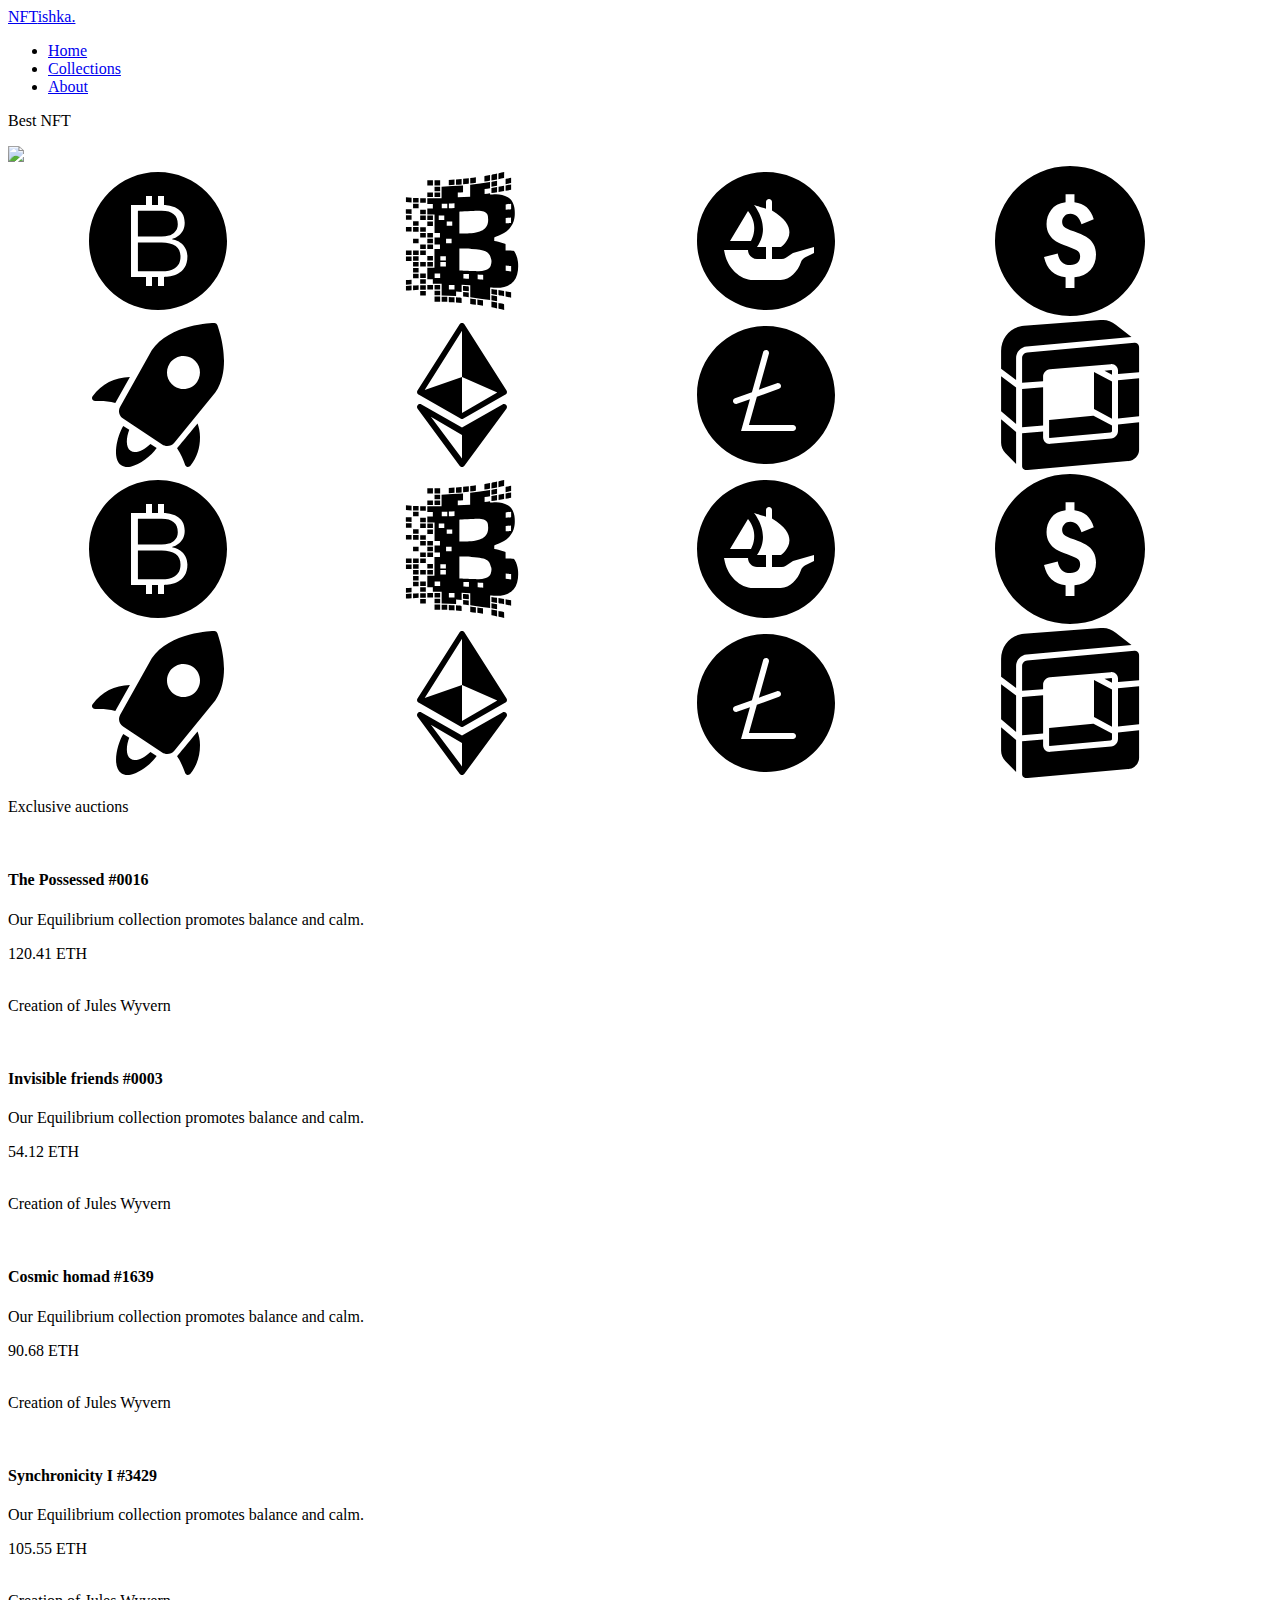
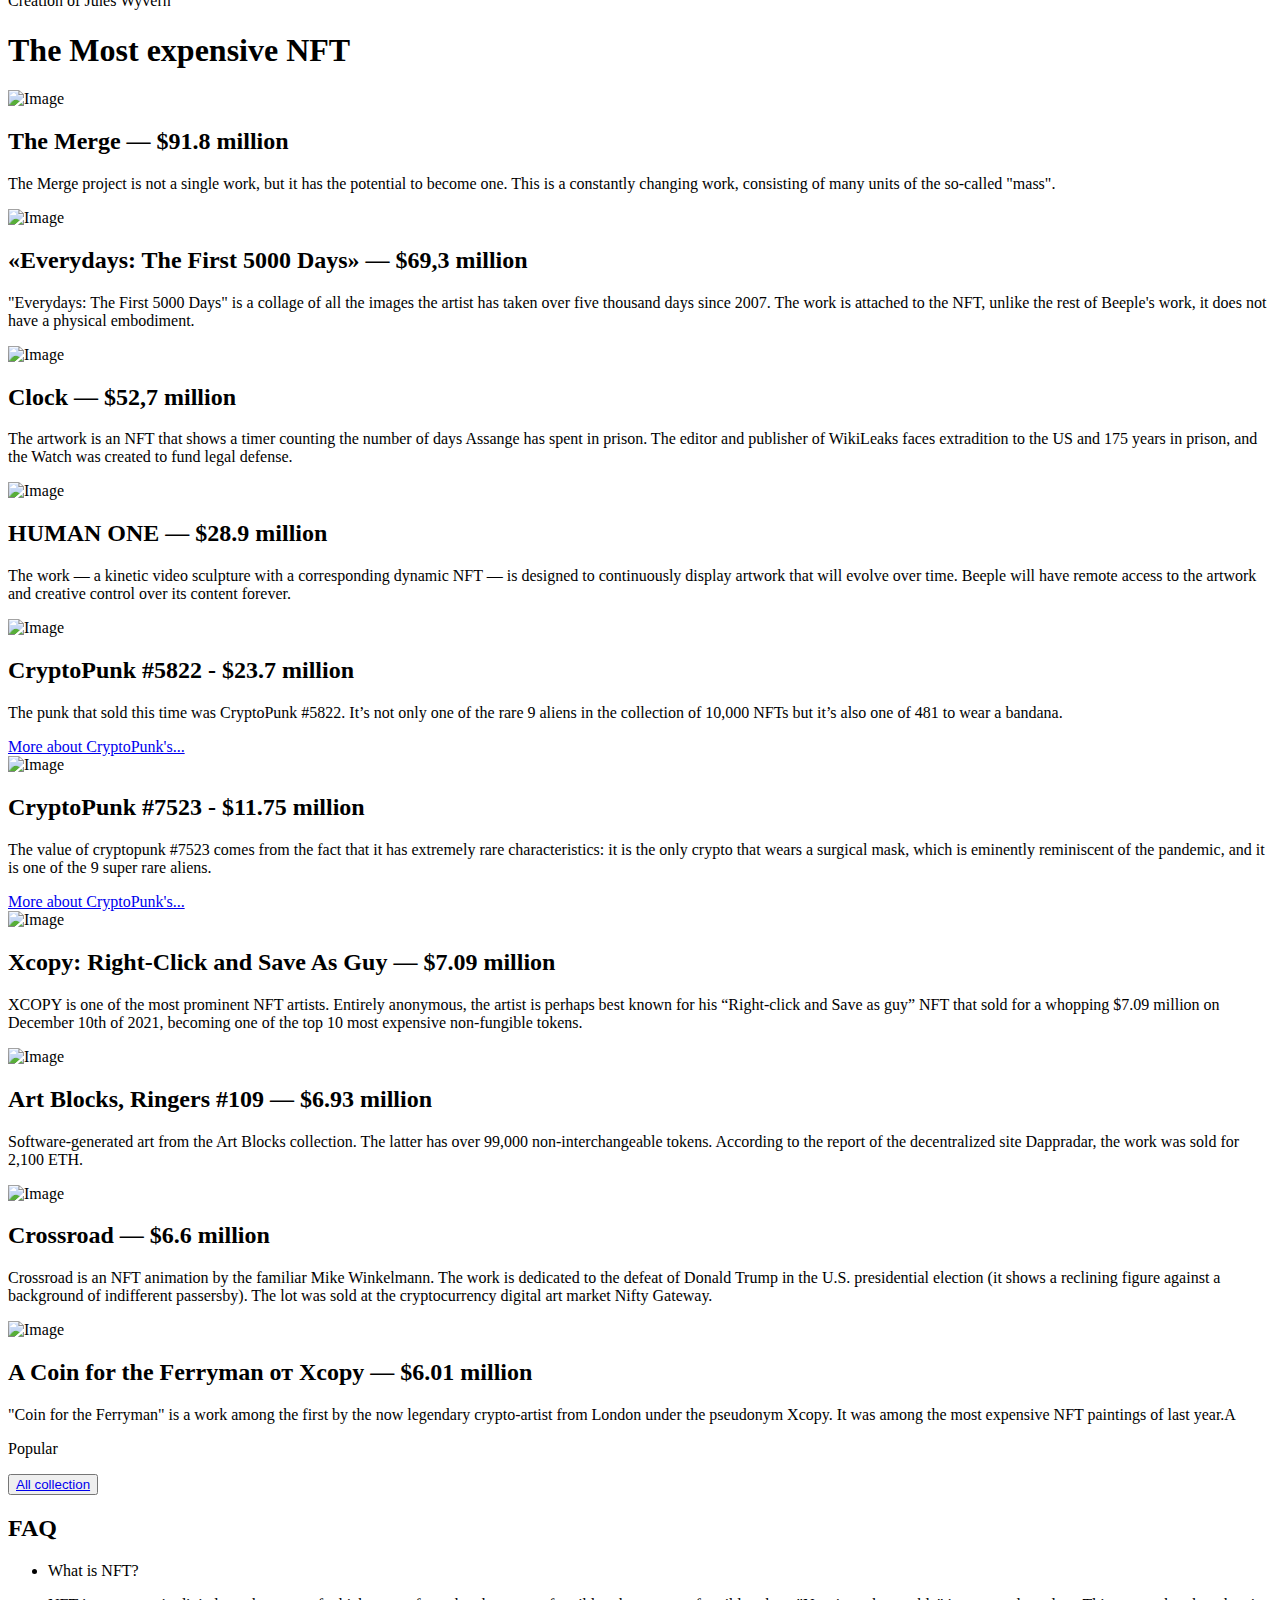
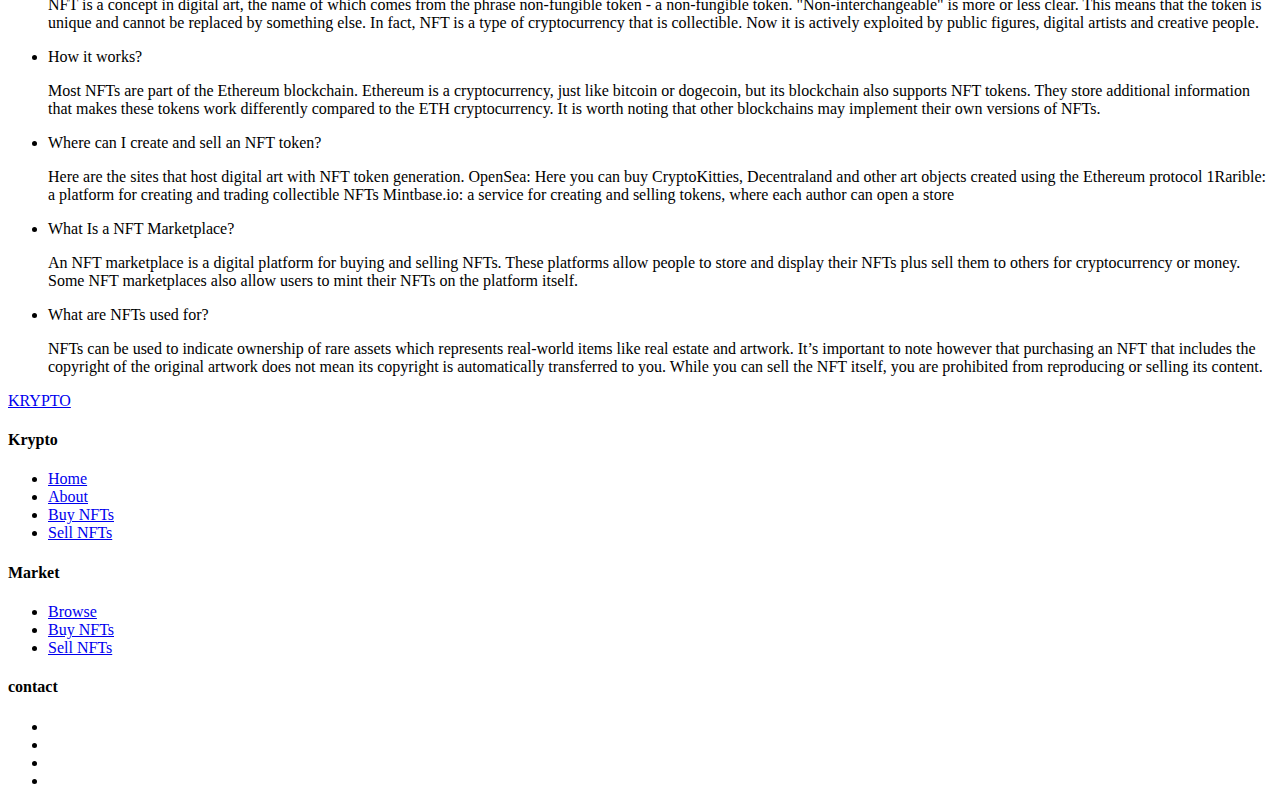
==== index.html @ 27d75f2d "Rename kurs/main.html to index.html" ====
<!DOCTYPE html>
<html lang="en">

<head>
    <meta charset="UTF-8">
    <meta http-equiv="X-UA-Compatible" content="IE=edge">
    <meta name="viewport" content="width=device-width, initial-scale=1.0">
    <link rel="stylesheet" href="css/main.css">
    <script src="https://code.jquery.com/jquery-3.5.1.min.js"></script>
    <script src="https://cdnjs.cloudflare.com/ajax/libs/typed.js/2.0.11/typed.min.js"></script>
    <link href='https://fonts.googleapis.com/css?family=Open+Sans:400,600' rel='stylesheet' type='text/css'>
    <script src="https://kit.fontawesome.com/b8f70dafc1.js" crossorigin="anonymous"></script>
    <script src="https://ajax.googleapis.com/ajax/libs/jquery/3.5.1/jquery.min.js"></script>
    <link href="https://fonts.googleapis.com/css2?family=Outfit:wght@100;200;300;400;500;600;700;800;900&display=swap"
        rel="stylesheet">
    <link
        href="https://fonts.googleapis.com/css2?family=Roboto:ital,wght@0,100;0,300;0,400;0,500;0,700;0,900;1,100;1,300;1,400;1,500;1,700;1,900&display=swap"
        rel="stylesheet">
    <link rel="shortcut icon" href="./img/main/head.png" type="image/png">
    <title>Nftishka</title>
</head>

<body>
    <div class="landingpage">

        <div class="scroll-up-btn">
            <i class="fas fa-angle-up"></i>
        </div>

        <nav class="navbar">
            <div class="max-width">
                <div class="logo"><a href="#">NFT<span>ishka.</span></a></div>
                <ul class="menu">
                    <li><a href="./main.html" class="menu-btn">Home</a></li>
                    <li><a href="./coll.html" class="menu-btn">Collections</a></li>
                    <li><a href="./htc.html" class="menu-btn">About</a></li>
                </ul>
                <div class="menu-btn">
                    <i class="fas fa-bars"></i>
                </div>
            </div>
        </nav>


        <!-- First Section -->
        <div class="box">
            <div class="infobox">
                <p class="infobox-boldtext">
                    Best NFT
                    <span class="typing"></span>
                </p>
            </div>
            <div class="display">
                <img class="display-nft" src="img/about/as.png">
            </div>
        </div>


        <article class="wrapper">
            <div class="marquee">
                <div class="marquee__group">
                    <svg>
                        <use xlink:href="#bitcoin" />
                    </svg>
                    <svg>
                        <use xlink:href="#blockchain" />
                    </svg>
                    <svg>
                        <use xlink:href="#opensea" />
                    </svg>
                    <svg>
                        <use xlink:href="#dollar" />
                    </svg>
                    <svg>
                        <use xlink:href="#rock" />
                    </svg>
                    <svg>
                        <use xlink:href="#eth" />
                    </svg>
                    <svg>
                        <use xlink:href="#litecoin" />
                    </svg>
                    <svg>
                        <use xlink:href="#openstack" />
                    </svg>
                </div>

                <div aria-hidden="true" class="marquee__group">
                    <svg>
                        <use xlink:href="#bitcoin" />
                    </svg>
                    <svg>
                        <use xlink:href="#blockchain" />
                    </svg>
                    <svg>
                        <use xlink:href="#opensea" />
                    </svg>
                    <svg>
                        <use xlink:href="#dollar" />
                    </svg>
                    <svg>
                        <use xlink:href="#rock" />
                    </svg>
                    <svg>
                        <use xlink:href="#eth" />
                    </svg>
                    <svg>
                        <use xlink:href="#litecoin" />
                    </svg>
                    <svg>
                        <use xlink:href="#openstack" />
                    </svg>
                </div>
            </div>
        </article>


        <?xml version="1.0" encoding="utf-8"?>
        <svg style="display: none" xmlns="http://www.w3.org/2000/svg">
            <symbol id="bitcoin" viewBox="0 0 50 50">
                    <path
                        d="M 25 2 C 12.317 2 2 12.318 2 25 C 2 37.682 12.317 48 25 48 C 37.683 48 48 37.682 48 25 C 48 12.318 37.683 2 25 2 z M 21 10 L 23 10 L 23 13 L 25 13 L 25 10 L 27 10 L 27 13.015625 C 29.064 13.107625 33.900391 13.797391 33.900391 18.900391 C 33.900391 23.000391 30.399219 24.100781 29.699219 24.300781 L 29.699219 24.400391 C 31.199219 24.600391 34.800781 25.999219 34.800781 30.199219 C 34.800781 36.277219 29.301 36.927187 27 36.992188 L 27 40 L 25 40 L 25 37 L 23 37 L 23 40 L 21 40 L 21 37 L 16 37 L 16 13 L 21 13 L 21 10 z M 18.300781 14.900391 L 18.300781 23.5 L 26.199219 23.5 C 27.099219 23.5 27.899609 23.399219 28.599609 23.199219 C 29.299609 22.999219 29.800781 22.700781 30.300781 22.300781 C 30.700781 21.900781 31.100781 21.5 31.300781 21 C 31.500781 20.5 31.599609 20.000391 31.599609 19.400391 C 31.599609 16.400391 29.799219 14.900391 26.199219 14.900391 L 18.300781 14.900391 z M 18.300781 25.5 L 18.300781 35.099609 L 26.199219 35.099609 C 27.099219 35.099609 27.899609 35.000391 28.599609 34.900391 C 29.399609 34.800391 29.999609 34.499609 30.599609 34.099609 C 31.199609 33.699609 31.6 33.199609 32 32.599609 C 32.3 31.999609 32.5 31.199219 32.5 30.199219 C 32.5 28.699219 32.000391 27.499219 30.900391 26.699219 C 29.800391 25.899219 28.199219 25.5 26.199219 25.5 L 18.300781 25.5 z">
                    </path>
            </symbol>

            <symbol id="blockchain" viewBox="0 0 50 50">
                <path
                    d="M 39.0625 2 C 38.464844 2.136719 37.871094 2.269531 37.3125 2.40625 C 37.25 2.421875 37.15625 2.503906 37.15625 2.5625 C 37.144531 3.148438 37.15625 3.742188 37.15625 4.375 C 37.78125 4.242188 38.367188 4.125 38.9375 4 C 38.984375 3.988281 39.03125 3.917969 39.03125 3.875 C 39.039063 3.253906 39.0625 2.632813 39.0625 2 Z M 36.6875 2.53125 C 36.265625 2.617188 35.875 2.695313 35.46875 2.78125 C 34.824219 2.917969 34.8125 2.929688 34.8125 3.59375 L 34.8125 4.8125 C 35.46875 4.691406 36.074219 4.582031 36.6875 4.46875 Z M 34.34375 3 C 33.722656 3.109375 33.148438 3.203125 32.5625 3.3125 C 32.523438 3.320313 32.46875 3.421875 32.46875 3.46875 C 32.460938 4.035156 32.46875 4.585938 32.46875 5.1875 C 33.070313 5.089844 33.636719 5.003906 34.1875 4.90625 C 34.253906 4.894531 34.34375 4.835938 34.34375 4.78125 C 34.355469 4.203125 34.34375 3.609375 34.34375 3 Z M 29.625 3.78125 C 28.988281 3.867188 28.363281 3.949219 27.75 4.03125 L 27.75 5.84375 C 28.386719 5.769531 29.007813 5.667969 29.625 5.59375 Z M 41.375 3.90625 C 40.792969 4.039063 40.226563 4.148438 39.65625 4.28125 C 39.609375 4.292969 39.53125 4.367188 39.53125 4.40625 C 39.523438 4.957031 39.53125 5.496094 39.53125 6.0625 C 40.167969 5.929688 40.765625 5.816406 41.375 5.6875 C 41.375 5.097656 41.375 4.527344 41.375 3.90625 Z M 27.28125 4.09375 C 26.617188 4.164063 25.996094 4.214844 25.375 4.28125 L 25.375 6.0625 C 25.980469 6.003906 26.566406 5.96875 27.15625 5.90625 C 27.199219 5.902344 27.28125 5.820313 27.28125 5.78125 C 27.289063 5.226563 27.28125 4.671875 27.28125 4.09375 Z M 24.875 4.34375 C 24.226563 4.398438 23.617188 4.445313 23 4.5 L 23 6.25 C 23.632813 6.203125 24.246094 6.171875 24.875 6.125 Z M 22.5 4.53125 C 21.867188 4.566406 21.230469 4.589844 20.59375 4.625 L 20.59375 6.40625 C 21.238281 6.371094 21.882813 6.316406 22.5 6.28125 Z M 13.4375 4.75 L 13.4375 6.46875 L 15.3125 6.46875 L 15.3125 4.75 Z M 15.84375 4.78125 L 15.84375 6.46875 L 17.71875 6.46875 L 17.71875 4.78125 Z M 36.6875 4.90625 C 36.105469 5.011719 35.535156 5.109375 34.96875 5.21875 C 34.910156 5.230469 34.8125 5.296875 34.8125 5.34375 C 34.800781 5.855469 34.8125 6.363281 34.8125 6.90625 C 35.464844 6.796875 36.070313 6.699219 36.6875 6.59375 Z M 34.34375 5.34375 C 32.136719 5.652344 29.933594 5.972656 27.71875 6.28125 L 27.71875 10.25 C 26.332031 10.3125 24.980469 10.375 23.59375 10.4375 L 23.59375 8.84375 C 24.1875 8.808594 24.769531 8.78125 25.34375 8.75 L 25.34375 6.5 C 22.957031 6.632813 20.574219 6.773438 18.1875 6.90625 L 18.1875 10.71875 L 13.4375 10.71875 L 13.4375 12.6875 L 15.28125 12.6875 L 15.28125 14.1875 L 13.4375 14.1875 L 13.4375 16.125 L 15.84375 16.125 L 15.84375 22.34375 L 17.65625 22.34375 L 17.65625 23.84375 L 15.84375 23.84375 L 15.84375 26.1875 L 17.65625 26.1875 L 17.65625 27.6875 L 15.8125 27.6875 L 15.8125 33.875 L 13.4375 33.875 L 13.4375 37.78125 L 15.28125 37.78125 L 15.28125 39.28125 L 18.21875 39.28125 L 18.21875 43.125 C 19.832031 43.195313 21.414063 43.273438 23.03125 43.34375 L 23.03125 41.84375 C 23.664063 41.898438 24.253906 41.945313 24.875 42 L 24.875 39.5625 C 25.84375 39.636719 26.789063 39.707031 27.75 39.78125 L 27.75 43.71875 C 29.96875 44.027344 32.160156 44.347656 34.375 44.65625 L 34.375 40.5 C 34.769531 40.527344 35.117188 40.539063 35.46875 40.5625 C 36.683594 40.648438 37.871094 40.632813 39.0625 40.3125 C 41.257813 39.726563 42.773438 38.421875 43.375 36.1875 C 43.746094 34.808594 43.796875 33.414063 43.65625 32 C 43.539063 30.835938 43.214844 29.742188 42.625 28.71875 C 42.441406 28.398438 42.242188 28.210938 41.84375 28.25 C 41.515625 28.28125 41.179688 28.203125 40.84375 28.1875 C 40.414063 28.167969 39.976563 28.144531 39.53125 28.125 C 39.53125 27.480469 39.515625 26.894531 39.53125 26.28125 C 39.535156 26.089844 39.480469 25.988281 39.3125 25.9375 C 38.570313 25.71875 37.84375 25.480469 37.09375 25.28125 C 36.660156 25.167969 36.203125 25.113281 35.75 25.03125 L 35.75 24.40625 C 35.75 23.695313 35.757813 23.707031 36.4375 23.46875 C 37.621094 23.058594 38.777344 22.625 39.78125 21.84375 C 40.902344 20.96875 41.710938 19.867188 42.1875 18.53125 C 42.617188 17.324219 42.652344 16.042969 42.5625 14.78125 C 42.492188 13.8125 42.269531 12.898438 41.8125 12.03125 C 41.453125 11.351563 40.9375 10.804688 40.28125 10.40625 C 38.890625 9.5625 37.375 9.316406 35.78125 9.40625 C 35.316406 9.433594 34.847656 9.472656 34.375 9.5 C 34.367188 9.34375 34.351563 9.199219 34.34375 9.0625 C 33.722656 9.140625 33.136719 9.238281 32.53125 9.3125 L 32.53125 7.6875 C 33.144531 7.597656 33.738281 7.527344 34.34375 7.4375 Z M 41.375 6.125 C 40.753906 6.253906 40.136719 6.375 39.53125 6.5 L 39.53125 8.28125 C 40.15625 8.164063 40.777344 8.050781 41.375 7.9375 Z M 39.03125 6.59375 C 38.386719 6.710938 37.785156 6.828125 37.1875 6.9375 L 37.1875 8.65625 C 37.824219 8.550781 38.417969 8.445313 39.03125 8.34375 Z M 15.84375 6.90625 L 15.84375 8.40625 L 17.71875 8.40625 L 17.71875 6.90625 Z M 36.6875 7.03125 C 36.054688 7.132813 35.429688 7.242188 34.8125 7.34375 L 34.8125 9.03125 C 35.457031 8.9375 36.078125 8.839844 36.6875 8.75 Z M 13.4375 8.8125 L 13.4375 10.34375 L 15.3125 10.34375 L 15.3125 8.8125 Z M 15.84375 8.8125 L 15.84375 10.34375 L 17.71875 10.34375 L 17.71875 8.8125 Z M 6.3125 10.4375 L 6.3125 12 C 6.945313 12.035156 7.5625 12.089844 8.1875 12.125 L 8.1875 10.5625 C 7.554688 10.527344 6.941406 10.472656 6.3125 10.4375 Z M 8.6875 10.625 L 8.6875 12.15625 L 10.53125 12.15625 L 10.53125 10.625 Z M 11.0625 10.71875 L 11.0625 12.25 L 12.9375 12.25 L 12.9375 10.71875 Z M 22.5 12.4375 L 22.5 13.96875 C 21.878906 13.996094 21.253906 14.035156 20.625 14.0625 L 20.625 12.53125 C 21.253906 12.5 21.875 12.46875 22.5 12.4375 Z M 8.6875 12.5625 L 8.6875 14.09375 L 10.53125 14.09375 L 10.53125 12.5625 Z M 41.375 12.5625 L 41.375 14.375 C 40.78125 14.449219 40.179688 14.519531 39.5625 14.59375 L 39.5625 12.8125 C 40.148438 12.726563 40.746094 12.65625 41.375 12.5625 Z M 18.25 12.59375 L 20.09375 12.59375 L 20.09375 14.09375 L 18.25 14.09375 Z M 6.28125 14.4375 C 6.28125 14.890625 6.269531 15.367188 6.28125 15.84375 C 6.28125 15.886719 6.386719 15.9375 6.4375 15.9375 C 7.011719 15.945313 7.597656 15.96875 8.1875 15.96875 L 8.1875 14.4375 Z M 11.0625 14.59375 L 11.0625 16.09375 L 12.9375 16.09375 L 12.9375 14.59375 Z M 29.875 14.9375 C 33.78125 14.839844 33.691406 16.527344 33.71875 17.75 C 33.769531 19.992188 32.820313 22.011719 28.125 22.375 C 27.964844 22.386719 24.179688 22.53125 24.125 22.53125 C 24.125 20.085938 24.125 17.664063 24.125 15.21875 C 24.28125 15.207031 29.273438 14.953125 29.875 14.9375 Z M 6.3125 16.375 L 6.3125 17.9375 L 8.1875 17.9375 L 8.1875 16.375 Z M 11.0625 16.5 L 11.0625 18.03125 L 12.9375 18.03125 L 12.9375 16.5 Z M 13.4375 16.53125 L 13.4375 18.03125 L 15.3125 18.03125 L 15.3125 16.53125 Z M 17.25 16.53125 L 19.09375 16.53125 L 19.09375 18.03125 L 17.25 18.03125 Z M 41.34375 17.15625 L 41.34375 18.96875 C 40.75 19.007813 40.179688 19.054688 39.5625 19.09375 L 39.5625 17.34375 C 40.164063 17.289063 40.730469 17.214844 41.34375 17.15625 Z M 8.6875 18.40625 L 8.6875 19.9375 L 10.53125 19.9375 L 10.53125 18.40625 Z M 13.4375 18.46875 L 13.4375 19.96875 L 15.3125 19.96875 L 15.3125 18.46875 Z M 19.90625 18.46875 L 21.75 18.46875 L 21.75 19.9375 L 19.90625 19.9375 Z M 6.3125 20.3125 L 6.3125 21.84375 L 8.1875 21.84375 L 8.1875 20.3125 Z M 8.6875 20.34375 L 8.6875 21.875 L 10.53125 21.875 L 10.53125 20.34375 Z M 11.0625 20.375 L 11.0625 21.875 L 12.9375 21.875 L 12.9375 20.375 Z M 11.0625 22.3125 L 11.0625 23.8125 L 12.9375 23.8125 L 12.9375 22.3125 Z M 13.4375 22.3125 L 13.4375 23.8125 L 15.3125 23.8125 L 15.3125 22.3125 Z M 8.6875 24.25 L 8.6875 25.78125 L 10.53125 25.78125 L 10.53125 24.25 Z M 13.4375 24.25 L 13.4375 25.75 L 15.3125 25.75 L 15.3125 24.25 Z M 19.6875 24.25 L 21.53125 24.25 L 21.53125 25.75 L 19.6875 25.75 Z M 11.0625 26.1875 L 11.0625 27.6875 L 12.9375 27.6875 L 12.9375 26.1875 Z M 13.4375 26.1875 L 13.4375 27.6875 L 15.34375 27.6875 L 15.34375 26.1875 Z M 24.125 27.53125 C 24.242188 27.53125 27.570313 27.59375 28.125 27.625 C 34 27.9375 34.152344 29.078125 34.75 31.1875 C 34.921875 31.792969 34.789063 32.417969 34.625 33.03125 C 34.511719 33.457031 34.207031 35.066406 30.4375 35.0625 C 29.515625 35.0625 24.261719 34.84375 24.125 34.84375 Z M 8.6875 28.125 L 8.6875 29.65625 L 10.5625 29.65625 L 10.5625 28.125 Z M 11.0625 28.125 L 11.0625 29.625 L 12.9375 29.625 L 12.9375 28.125 Z M 6.3125 28.15625 L 6.3125 29.6875 L 8.1875 29.6875 L 8.1875 28.15625 Z M 13.4375 30.03125 L 13.4375 31.53125 L 15.3125 31.53125 L 15.3125 30.03125 Z M 17.78125 30.0625 L 19.625 30.0625 L 19.625 31.53125 L 17.78125 31.53125 Z M 8.6875 30.09375 L 8.6875 31.59375 L 10.53125 31.59375 L 10.53125 30.09375 Z M 6.3125 30.125 L 6.3125 31.65625 L 8.1875 31.65625 L 8.1875 30.125 Z M 11.0625 31.96875 L 11.0625 33.5 L 12.9375 33.5 L 12.9375 31.96875 Z M 13.4375 31.96875 L 13.4375 33.46875 L 15.3125 33.46875 L 15.3125 31.96875 Z M 17.78125 31.96875 L 19.625 31.96875 L 19.625 33.46875 L 17.78125 33.46875 Z M 8.6875 32 L 8.6875 33.53125 L 10.53125 33.53125 L 10.53125 32 Z M 39.5625 33.15625 C 40.15625 33.214844 40.757813 33.253906 41.375 33.3125 L 41.375 35.125 C 40.769531 35.054688 40.171875 35.007813 39.5625 34.9375 Z M 8.6875 33.96875 L 8.6875 35.46875 L 10.53125 35.46875 L 10.53125 33.96875 Z M 11.0625 35.84375 L 11.0625 37.34375 L 12.9375 37.34375 L 12.9375 35.84375 Z M 15.875 35.84375 L 17.71875 35.84375 L 17.71875 37.34375 L 15.875 37.34375 Z M 8.6875 35.90625 L 8.6875 37.4375 L 10.53125 37.4375 L 10.53125 35.90625 Z M 25.46875 36 L 27.3125 36 L 27.3125 37.5625 C 27.003906 37.546875 25.78125 37.484375 25.46875 37.46875 Z M 30.21875 36.1875 C 30.6875 36.21875 31.136719 36.25 31.59375 36.28125 C 31.746094 36.292969 31.910156 36.300781 32.0625 36.3125 L 32.0625 37.90625 C 31.605469 37.871094 30.375 37.761719 30.21875 37.75 Z M 11.0625 37.78125 L 11.0625 39.28125 L 12.9375 39.28125 L 12.9375 37.78125 Z M 8.1875 37.875 C 7.542969 37.910156 6.929688 37.964844 6.3125 38 L 6.3125 39.5625 C 6.949219 39.523438 7.558594 39.476563 8.1875 39.4375 Z M 13.4375 39.65625 L 13.4375 41.1875 L 15.34375 41.1875 L 15.34375 39.65625 Z M 15.84375 39.65625 L 15.84375 41.1875 L 17.71875 41.1875 L 17.71875 39.65625 Z M 20.625 39.6875 L 22.5 39.6875 L 22.5 41.15625 L 20.625 41.15625 Z M 10.53125 39.71875 C 9.898438 39.746094 9.304688 39.785156 8.6875 39.8125 L 8.6875 41.375 C 9.320313 41.347656 9.914063 41.308594 10.53125 41.28125 Z M 11.0625 39.71875 L 11.0625 41.21875 L 12.9375 41.21875 L 12.9375 39.71875 Z M 8.1875 39.84375 C 7.554688 39.882813 6.941406 39.929688 6.3125 39.96875 L 6.3125 41.53125 C 6.953125 41.488281 7.5625 41.449219 8.1875 41.40625 Z M 25.34375 40 L 25.34375 41.5625 C 25.992188 41.617188 26.636719 41.667969 27.25 41.71875 C 27.265625 41.667969 27.28125 41.640625 27.28125 41.625 C 27.285156 41.316406 27.28125 41.027344 27.28125 40.71875 C 27.28125 40.15625 27.265625 40.144531 26.71875 40.09375 C 26.664063 40.089844 26.617188 40.066406 26.5625 40.0625 C 26.164063 40.035156 25.753906 40.027344 25.34375 40 Z M 34.8125 40.96875 L 34.8125 42.65625 C 35.433594 42.757813 36.054688 42.867188 36.6875 42.96875 L 36.6875 41.25 C 36.058594 41.15625 35.4375 41.0625 34.8125 40.96875 Z M 37.15625 41.34375 C 37.15625 41.511719 37.15625 41.664063 37.15625 41.8125 C 37.15625 41.960938 37.152344 42.105469 37.15625 42.25 C 37.160156 42.445313 37.125 42.667969 37.15625 42.84375 C 37.167969 42.902344 37.1875 42.957031 37.21875 43 C 37.335938 43.152344 37.691406 43.140625 37.9375 43.1875 C 38.304688 43.257813 38.660156 43.308594 39.03125 43.375 L 39.03125 41.65625 C 38.410156 41.554688 37.804688 41.449219 37.15625 41.34375 Z M 15.84375 41.59375 L 15.84375 43.09375 L 17.71875 43.09375 L 17.71875 41.59375 Z M 11.0625 41.625 L 11.0625 43.15625 L 12.9375 43.15625 L 12.9375 41.625 Z M 39.53125 41.75 L 39.53125 43.5 C 40.144531 43.625 40.757813 43.75 41.375 43.875 L 41.375 42.0625 C 40.757813 41.949219 40.148438 41.863281 39.53125 41.75 Z M 25.375 41.96875 L 25.375 43.53125 C 26.007813 43.589844 26.605469 43.65625 27.25 43.71875 L 27.25 42.125 C 26.609375 42.070313 26.003906 42.023438 25.375 41.96875 Z M 34.8125 43.09375 L 34.8125 44.75 C 35.433594 44.863281 36.054688 44.980469 36.6875 45.09375 L 36.6875 43.40625 C 36.0625 43.300781 35.441406 43.199219 34.8125 43.09375 Z M 15.84375 43.5 L 15.84375 45.21875 L 17.71875 45.21875 L 17.71875 43.5 Z M 18.21875 43.5625 L 18.21875 45.28125 L 20.09375 45.28125 L 20.09375 43.5625 Z M 20.59375 43.625 C 20.59375 44.183594 20.578125 44.699219 20.59375 45.21875 C 20.59375 45.273438 20.710938 45.367188 20.78125 45.375 C 21.058594 45.40625 21.34375 45.390625 21.625 45.40625 C 21.917969 45.421875 22.203125 45.453125 22.5 45.46875 L 22.5 43.71875 C 21.851563 43.6875 21.238281 43.65625 20.59375 43.625 Z M 23 43.75 L 23 45.5 C 23.628906 45.550781 24.226563 45.601563 24.875 45.65625 L 24.875 44.5 C 24.875 43.90625 24.875 43.898438 24.28125 43.84375 C 23.851563 43.804688 23.445313 43.785156 23 43.75 Z M 27.75 44.15625 L 27.75 45.96875 C 28.382813 46.050781 28.996094 46.136719 29.625 46.21875 L 29.625 44.40625 C 28.996094 44.332031 28.382813 44.230469 27.75 44.15625 Z M 30.125 44.46875 L 30.125 46.28125 C 30.757813 46.378906 31.371094 46.496094 32 46.59375 L 32 44.71875 C 31.367188 44.628906 30.75 44.558594 30.125 44.46875 Z M 34.8125 45.1875 C 34.8125 45.816406 34.804688 46.398438 34.8125 46.96875 C 34.8125 47.019531 34.890625 47.082031 34.9375 47.09375 C 35.519531 47.21875 36.085938 47.347656 36.6875 47.46875 L 36.6875 45.53125 C 36.066406 45.417969 35.460938 45.308594 34.8125 45.1875 Z M 37.15625 45.65625 C 37.15625 46.277344 37.148438 46.828125 37.15625 47.40625 C 37.15625 47.46875 37.230469 47.582031 37.28125 47.59375 C 37.859375 47.734375 38.453125 47.863281 39.0625 48 C 39.0625 47.367188 39.042969 46.769531 39.03125 46.15625 C 39.03125 46.101563 38.945313 46.015625 38.875 46 C 38.515625 45.914063 38.144531 45.824219 37.78125 45.75 C 37.582031 45.710938 37.378906 45.699219 37.15625 45.65625 Z">
                </path>
            </symbol>

            <symbol id="opensea" viewBox="0 0 50 50">
                <path
                    d="M25,2C12.317,2,2,12.317,2,25s10.317,23,23,23s23-10.317,23-23S37.683,2,25,2z M19,15c4,5,1,10,1,10h-7L19,15z M41,29	l-2.895,1.447c-0.708,0.354-1.246,0.974-1.496,1.725v0C35.648,35.055,32.95,38,29.911,38h-9.123c-4.551,0-8.491-4.161-9.478-8.603	L11,28h8c0,1.657,1.343,3,3,3h3v-4h-3c5-7-1-14-1-14s1.798,0.559,4,1.244V12c0-0.553,0.447-1,1-1s1,0.447,1,1v2.867	C38,21.4,30,27,30,27h-3v4h3.242c0.494,0,0.977-0.146,1.388-0.42L34,29l7-2V29z">
                </path>
            </symbol>

            <symbol id="dollar" viewBox="0 0 512 512">
                <path
                    d="M256,0C114.625,0,0,114.625,0,256s114.625,256,256,256c141.406,0,256-114.625,256-256S397.406,0,256,0z M325.812,354.844 c-12.594,14.125-30.78,22.438-54.562,24.938V416h-30.313v-36.031c-39.656-4.062-64.188-27.125-73.656-69.125l46.875-12.219 c4.344,26.406,18.719,39.594,43.125,39.594c11.406,0,19.844-2.812,25.219-8.469s8.062-12.469,8.062-20.469 c0-8.281-2.688-14.563-8.062-18.813c-5.375-4.28-17.344-9.688-35.875-16.25c-16.656-5.78-29.688-11.469-39.063-17.155 c-9.375-5.625-17-13.531-22.844-23.688c-5.844-10.188-8.781-22.063-8.781-35.563c0-17.719,5.25-33.688,15.688-47.875 c10.438-14.156,26.875-22.813,49.313-25.969V96h30.313v27.969c33.875,4.063,55.813,23.219,65.781,57.5l-41.75,17.125 c-8.156-23.5-20.72-35.25-37.781-35.25c-8.563,0-15.438,2.625-20.594,7.875c-5.188,5.25-7.781,11.625-7.781,19.094 c0,7.625,2.5,13.469,7.5,17.563c4.969,4.063,15.688,9.094,32.063,15.125c18,6.563,32.125,12.781,42.344,18.625 c10.25,5.844,18.406,13.938,24.531,24.219c6.094,10.313,9.155,22.345,9.155,36.126C344.719,323.125,338.406,340.75,325.812,354.844 z" />
            </symbol>

            <symbol id="rock" viewBox="0 0 50 50">
                <path
                    d="M 43.816406 1 C 43.210406 1.01 28.899922 1.327375 22.919922 10.109375 L 12.390625 28.878906 C 11.615625 30.249906 12.042422 31.996516 13.357422 32.853516 L 26.380859 41.496094 C 26.891859 41.833094 27.478547 41.994141 28.060547 41.994141 C 28.956547 41.994141 29.844547 41.610766 30.435547 40.884766 L 44.095703 24.183594 C 44.114703 24.161594 44.132438 24.139234 44.148438 24.115234 C 46.340438 20.901234 47.015 17.077 47 13.5 C 46.974 7.379 44.902672 1.9848125 44.763672 1.6328125 C 44.610672 1.2468125 44.214406 1.036 43.816406 1 z M 33.492188 12 C 34.551504 11.99775 35.622984 12.299922 36.568359 12.935547 C 39.089359 14.630547 39.759453 18.047359 38.064453 20.568359 C 36.369453 23.089359 32.952641 23.759453 30.431641 22.064453 C 27.910641 20.369453 27.240547 16.952641 28.935547 14.431641 C 29.994922 12.856016 31.72666 12.00375 33.492188 12 z M 15.640625 19.009766 C 10.450625 19.139766 6.3692187 21.230625 3.1992188 25.390625 C 2.9692188 25.700625 2.9396094 26.099453 3.0996094 26.439453 C 3.2696094 26.779453 3.62 27 4 27 L 5.75 27 C 7.15 27 8.9595313 27.139688 10.769531 27.679688 L 15.640625 19.009766 z M 38.179688 34.539062 C 34.819688 38.629062 31.579375 42.569297 31.359375 42.779297 C 32.719375 44.749297 33.480234 46.789922 33.990234 48.169922 L 34.060547 48.349609 C 34.190547 48.689609 34.489609 48.940234 34.849609 48.990234 C 34.899609 49.000234 34.95 49 35 49 C 35.31 49 35.610781 48.859375 35.800781 48.609375 C 38.040781 45.649375 39 42.78 39 39 C 39 37.35 38.649687 35.839063 38.179688 34.539062 z M 13.423828 35.292969 C 11.273828 38.832969 9.613625 46.246203 12.765625 48.408203 C 13.341625 48.802203 14.0265 49.001953 14.8125 49.001953 C 15.1515 49.001953 15.509766 48.963625 15.884766 48.890625 C 18.965766 48.285625 22.792594 45.242406 24.558594 42.691406 L 22.484375 41.3125 C 20.545375 43.1855 17.604281 44.781234 15.863281 43.615234 C 14.122281 42.441234 14.438922 39.121141 15.419922 36.619141 L 13.423828 35.292969 z">
                </path>
            </symbol>

            <symbol id="eth" viewBox="0 0 50 50">
                <path
                    d="M 25 1 C 24.67 1 24.392938 1.1690625 24.210938 1.4140625 C 24.195937 1.4340625 24.17025 1.4408906 24.15625 1.4628906 L 10.15625 23.462891 C 10.13925 23.488891 10.137047 23.521828 10.123047 23.548828 C 10.091047 23.611828 10.069781 23.674188 10.050781 23.742188 C 10.034781 23.801188 10.020625 23.858922 10.015625 23.919922 C 10.010625 23.987922 10.016391 24.053047 10.025391 24.123047 C 10.030391 24.162047 10.019297 24.202234 10.029297 24.240234 C 10.036297 24.267234 10.055453 24.288453 10.064453 24.314453 C 10.073453 24.340453 10.070031 24.368531 10.082031 24.394531 C 10.099031 24.433531 10.129391 24.458141 10.150391 24.494141 C 10.183391 24.551141 10.217719 24.605297 10.261719 24.654297 C 10.309719 24.708297 10.362922 24.752922 10.419922 24.794922 C 10.450922 24.817922 10.470906 24.850141 10.503906 24.869141 L 24.503906 32.869141 C 24.525906 32.882141 24.551219 32.887438 24.574219 32.898438 C 24.601219 32.911437 24.62725 32.920641 24.65625 32.931641 C 24.76725 32.971641 24.883 33 25 33 C 25.117 33 25.23275 32.972641 25.34375 32.931641 C 25.37275 32.920641 25.397781 32.909484 25.425781 32.896484 C 25.448781 32.885484 25.474094 32.880188 25.496094 32.867188 L 39.496094 24.867188 C 39.502094 24.863187 39.505719 24.856516 39.511719 24.853516 C 39.613719 24.792516 39.703297 24.714141 39.779297 24.619141 C 39.797297 24.596141 39.809172 24.569922 39.826172 24.544922 C 39.859172 24.495922 39.895922 24.450531 39.919922 24.394531 C 39.930922 24.368531 39.926547 24.341453 39.935547 24.314453 C 39.944547 24.288453 39.963703 24.267234 39.970703 24.240234 C 39.979703 24.202234 39.971562 24.162047 39.976562 24.123047 C 39.985563 24.053047 39.990375 23.986969 39.984375 23.917969 C 39.979375 23.856969 39.965219 23.799234 39.949219 23.740234 C 39.930219 23.672234 39.909953 23.609875 39.876953 23.546875 C 39.862953 23.519875 39.85975 23.488891 39.84375 23.462891 L 25.84375 1.4628906 C 25.83075 1.4418906 25.804063 1.4330625 25.789062 1.4140625 C 25.607062 1.1690625 25.33 1 25 1 z M 25 3.5625 L 25 19 L 36.761719 24.128906 L 25 31 L 25 19 L 12.5625 23.3125 L 25 3.5625 z M 10.839844 28.013672 C 10.619469 28.049422 10.411406 28.159937 10.253906 28.335938 C 9.9399062 28.688938 9.9153125 29.21375 10.195312 29.59375 L 24.195312 48.59375 C 24.208313 48.61075 24.229188 48.616813 24.242188 48.632812 C 24.309188 48.713813 24.389516 48.776031 24.478516 48.832031 C 24.512516 48.854031 24.539172 48.881437 24.576172 48.898438 C 24.706172 48.959437 24.847 49 25 49 C 25.153 49 25.293828 48.959437 25.423828 48.898438 C 25.459828 48.881437 25.487484 48.853031 25.521484 48.832031 C 25.610484 48.776031 25.690812 48.713813 25.757812 48.632812 C 25.770813 48.616813 25.792688 48.61075 25.804688 48.59375 L 39.804688 29.59375 C 40.084688 29.21375 40.061094 28.688937 39.746094 28.335938 C 39.432094 27.981938 38.912906 27.898813 38.503906 28.132812 L 25 35.849609 L 11.496094 28.132812 C 11.292094 28.016813 11.060219 27.977922 10.839844 28.013672 z M 14.611328 32.216797 L 25 38.3125 L 25 46.126953 L 14.611328 32.216797 z">
                </path>
            </symbol>

            <symbol id="litecoin" viewBox="0 0 50 50">
                <path
                    d="M25,2C12.317,2,2,12.317,2,25s10.317,23,23,23s23-10.317,23-23S37.683,2,25,2z M34,37H16.682l2.968-10.599l-4.313,1.541 C15.226,27.981,15.111,28,15,28c-0.411,0-0.796-0.255-0.941-0.664c-0.187-0.52,0.085-1.092,0.605-1.277l5.646-2.016l3.727-13.312 c0.15-0.532,0.708-0.841,1.232-0.693c0.532,0.148,0.843,0.701,0.693,1.232l-3.346,11.949l6.047-2.16 c0.518-0.188,1.092,0.085,1.277,0.605c0.187,0.52-0.085,1.092-0.605,1.277l-7.379,2.635L19.318,35H34c0.553,0,1,0.447,1,1 S34.553,37,34,37z">
                </path>
            </symbol>

            <symbol id="openstack" viewBox="0 0 50 50">
                <path
                    d="M 35.8125 0 C 35.59375 0.00390625 35.375 0.00390625 35.15625 0.03125 L 9.65625 1.9375 C 5.3125 2.28125 2.03125 5.902344 2.03125 10.34375 L 2.03125 16.25 L 7.03125 20.03125 L 7.03125 12.625 C 7.03125 10.703125 8.648438 8.980469 10.5625 8.84375 L 45.5 5.6875 L 40.25 1.5625 C 38.882813 0.507813 37.339844 -0.03125 35.8125 0 Z M 46.5 7.59375 L 10.71875 10.84375 C 9.824219 10.90625 9.03125 11.742188 9.03125 12.625 L 9.03125 20.9375 L 16.03125 20.375 L 16.03125 18.875 C 16.03125 17.636719 17.035156 16.566406 18.3125 16.40625 L 38.625 14.71875 C 38.667969 14.710938 38.746094 14.6875 38.84375 14.6875 C 40.027344 14.6875 41 15.6875 41 16.90625 L 41 18.03125 L 48.03125 17.375 L 48.03125 9.25 C 48.03125 9.042969 48.003906 8.851563 47.96875 8.65625 C 47.816406 7.984375 47.257813 7.542969 46.5 7.59375 Z M 38.84375 16.6875 L 36.5 16.90625 L 39 18.21875 L 39 16.90625 C 39 16.792969 38.898438 16.6875 38.84375 16.6875 Z M 33 17.3125 L 33 29.6875 L 39 32.875 L 39 20.5 Z M 2.03125 18.75 L 2.03125 30.4375 L 7.03125 34.6875 L 7.03125 22.53125 Z M 48.03125 19.40625 L 41 20.0625 L 41 32.84375 L 48.03125 32.09375 Z M 16.03125 22.375 L 9.03125 22.96875 L 9.03125 35.75 L 16.03125 35.15625 Z M 32.84375 31.875 C 32.804688 31.894531 32.746094 31.90625 32.6875 31.90625 L 18.03125 33.34375 L 18.03125 39.09375 C 18.03125 39.207031 18.101563 39.3125 18.15625 39.3125 L 18.1875 39.3125 L 38.5 37.5 C 38.78125 37.464844 39 37.175781 39 37 L 39 35.125 Z M 2.03125 33.0625 L 2.03125 40.9375 C 2.03125 42.21875 2.558594 43.46875 3.4375 44.34375 L 7.03125 48.03125 L 7.03125 37.3125 Z M 48.03125 34.09375 L 41 34.84375 L 41 37 C 41 38.238281 39.996094 39.34375 38.71875 39.5 L 18.40625 41.28125 C 18.359375 41.289063 18.253906 41.3125 18.15625 41.3125 C 16.972656 41.3125 16.03125 40.3125 16.03125 39.09375 L 16.03125 37.1875 L 9.03125 37.78125 L 9.03125 48.625 C 9.03125 49.035156 9.191406 49.425781 9.46875 49.6875 C 9.667969 49.875 9.910156 49.984375 10.1875 50.03125 C 10.234375 50.035156 10.296875 50.03125 10.34375 50.03125 C 10.421875 50.039063 10.476563 50.039063 10.5625 50.03125 L 44.34375 47.03125 L 44.34375 47.0625 L 44.5 47.03125 C 46.410156 46.894531 48.03125 45.171875 48.03125 43.25 Z">
                </path>
            </symbol>
        </svg>
        
        <div class="auction">
            <div class="title">
                <p class="titlebold">Exclusive auctions</p>
            </div>
            <div class="nft">
                <div class="card">
                    <div class="card-img">
                        <img src="./img/main/pic1.gif" alt="" srcset="">
                    </div>
                    <div class="card-body">
                        <h4>The Possessed #0016</h4>
                        <p>Our Equilibrium collection promotes balance and calm.</p>
                        <div class="card-body-footer">
                            <div>120.41 ETH</div>
                        </div>
                    </div>
                    <div class="card-footer">
                        <img src="https://rvs-nft-preview-card.netlify.app/images/image-avatar.png" alt="">
                        <p>Creation of <span> Jules Wyvern </span></p>
                    </div>
                </div>
                <div class="card">
                    <div class="card-img">
                        <img src="./img/main/pic8.gif" alt="" srcset="">
                    </div>
                    <div class="card-body">
                        <h4>Invisible friends #0003</h4>
                        <p>Our Equilibrium collection promotes balance and calm.</p>
                        <div class="card-body-footer">
                            <div>54.12 ETH</div>
                        </div>
                    </div>
                    <div class="card-footer">
                        <img src="https://rvs-nft-preview-card.netlify.app/images/image-avatar.png" alt="">
                        <p>Creation of <span> Jules Wyvern </span></p>
                    </div>
                </div>
                <div class="card">
                    <div class="card-img">
                        <img src="./img/main/pic4.gif" alt="" srcset="">
                    </div>
                    <div class="card-body">
                        <h4>Cosmic homad #1639</h4>
                        <p>Our Equilibrium collection promotes balance and calm.</p>
                        <div class="card-body-footer">
                            <div>90.68 ETH</div>
                        </div>
                    </div>
                    <div class="card-footer">
                        <img src="https://rvs-nft-preview-card.netlify.app/images/image-avatar.png" alt="">
                        <p>Creation of <span> Jules Wyvern </span></p>
                    </div>
                </div>
                <div class="card">
                    <div class="card-img">
                        <img src="./img/main/pic6.gif" alt="" srcset="">
                    </div>
                    <div class="card-body">
                        <h4>Synchronicity I #3429</h4>
                        <p>Our Equilibrium collection promotes balance and calm.</p>
                        <div class="card-body-footer">
                            <div>105.55 ETH</div>
                        </div>
                    </div>
                    <div class="card-footer">
                        <img src="https://rvs-nft-preview-card.netlify.app/images/image-avatar.png" alt="">
                        <p>Creation of <span> Jules Wyvern </span></p>
                    </div>
                </div>
            </div>
        </div>


        <div class="started">
            <h1 class="title">The Most expensive NFT </h1>
            <div class="slider" x-data="{start: true, end: false}">
                <div class="slider__content" x-ref="slider"
                    x-on:scroll.debounce="$refs.slider.scrollLeft == 0 ? start = true : start = false; Math.abs(($refs.slider.scrollWidth - $refs.slider.offsetWidth) - $refs.slider.scrollLeft) < 5 ? end = true : end = false;">
                    <div class="slider__item">
                        <img class="slider__image" src="img/main/t1.jpg" alt="Image">
                        <div class="slider__info">
                            <h2 class="titles">The Merge — $91.8 million</h2>
                            <p>The Merge project is not a single work, but it has the potential to become one. This
                                is a
                                constantly changing work, consisting of many units of the so-called "mass".</p>
                        </div>
                    </div>

                    <div class="slider__item">
                        <img class="slider__image" src="img/main/top1.jpg" alt="Image">
                        <div class="slider__info">
                            <h2 class='titles'>«Everydays: The First 5000 Days» — $69,3 million</h2>
                            <p>"Everydays: The First 5000 Days" is a collage of all the images the artist has taken
                                over
                                five thousand days since 2007. The work is attached to the NFT, unlike the rest of
                                Beeple's work, it does not have a physical embodiment.</p>
                        </div>
                    </div>
                    <div class="slider__item">
                        <img class="slider__image" src="img/main/clock.jpg" alt="Image">

                        <div class="slider__info">
                            <h2 class='titles'>Clock — $52,7 million</h2>
                            <p>The artwork is an NFT that shows a timer counting the number of days Assange has
                                spent in
                                prison. The editor and publisher of WikiLeaks faces extradition to the US and 175
                                years
                                in prison, and the Watch was created to fund legal defense.</p>
                        </div>
                    </div>
                    <div class="slider__item">
                        <img class="slider__image" src="img/main/human.png" alt="Image">

                        <div class="slider__info">
                            <h2 class='titles'>HUMAN ONE — $28.9 million</h2>
                            <p>The work — a kinetic video sculpture with a corresponding dynamic NFT — is designed
                                to
                                continuously display artwork that will evolve over time. Beeple will have remote
                                access
                                to the artwork and creative control over its content forever.</p>
                        </div>
                    </div>
                    <div class="slider__item">
                        <img class="slider__image" src="img/main/top5.jpg" alt="Image">

                        <div class="slider__info">
                            <h2 class='titles'>CryptoPunk #5822 - $23.7 million</h2>
                            <p>The punk that sold this time was CryptoPunk #5822. It’s not only one of the rare 9
                                aliens
                                in the collection of 10,000 NFTs but it’s also one of 481 to wear a bandana.

                            </p>

                            <a class='btn' href="./crypto.html">More about CryptoPunk's...</a>
                        </div>
                    </div>
                    <div class="slider__item">
                        <img class="slider__image" src="img/main/crypto.png" alt="Image">

                        <div class="slider__info">
                            <h2 class='titles'>CryptoPunk #7523 - $11.75 million</h2>
                            <p> The value of cryptopunk #7523 comes from the fact that it has extremely rare
                                characteristics: it is the only
                                crypto that wears a surgical mask, which is eminently reminiscent of the pandemic,
                                and
                                it is one of the 9 super rare aliens.
                            </p>
                            <a class='btn' href="./crypto.html">More about CryptoPunk's...</a>
                        </div>
                    </div>
                    <div class="slider__item">
                        <img class="slider__image" src="img/main/t7.jpg" alt="Image">
                        <div class="slider__info">
                            <h2 class='titles'>Xcopy: Right-Click and Save As Guy — $7.09 million</h2>
                            <p>XCOPY is one of the most prominent NFT artists. Entirely anonymous, the artist is
                                perhaps
                                best known for his “Right-click and Save as guy” NFT that sold for a whopping $7.09
                                million on December 10th of 2021, becoming one of the top 10 most expensive
                                non-fungible
                                tokens.</p>
                        </div>
                    </div>
                    <div class="slider__item">
                        <img class="slider__image" src="img/main/t8.png" alt="Image">

                        <div class="slider__info">
                            <h2 class='titles'>Art Blocks, Ringers #109 — $6.93 million</h2>
                            <p>Software-generated art from the Art Blocks collection. The latter has over 99,000
                                non-interchangeable tokens. According to the report of the decentralized site
                                Dappradar,
                                the work was sold for 2,100 ETH.</p>
                        </div>
                    </div>
                    <div class="slider__item">
                        <img class="slider__image" src="img/main/crossroad.png" alt="Image">

                        <div class="slider__info">
                            <h2 class='titles'>Crossroad — $6.6 million</h2>
                            <p>Crossroad is an NFT animation by the familiar Mike Winkelmann. The work is dedicated
                                to
                                the defeat of Donald Trump in the U.S. presidential election (it shows a reclining
                                figure against a background of indifferent passersby). The lot was sold at the
                                cryptocurrency digital art market Nifty Gateway.</p>
                        </div>
                    </div>
                    <div class="slider__item">
                        <img class="slider__image" src="./img/main/top23.gif" alt="Image">
                        <div class="slider__info">
                            <h2 class='titles'>A Coin for the Ferryman от Xcopy — $6.01 million</h2>
                            <p>"Coin for the Ferryman" is a work among the first by the now legendary crypto-artist
                                from
                                London under the pseudonym Xcopy. It was among the most expensive NFT paintings of
                                last
                                year.А</p>
                        </div>
                    </div>
                </div>
            </div>
        </div>



        <div class="discover">
            <div class="discover-title">
                <p>Popular</p>
                <div class="filters">
                    <button class="filterbtn">
                        <a href="./coll.html"> All collection</a>
                    </button>
                </div>
            </div>
            <div id="discover-items"></div>
        </div>
        
        <h2>FAQ</h2>
        <ul class="accordion">
            <li>
                <a>What is NFT?</a>
                <p>NFT is a concept in digital art, the name of which comes from the phrase non-fungible
                    token
                    - a non-fungible token. "Non-interchangeable" is more or less clear. This means that the
                    token is unique and cannot be replaced by something else. In fact, NFT is a type of
                    cryptocurrency that is collectible. Now it
                    is actively exploited by public figures, digital artists and creative people.</p>
            </li>
            <li>
                <a>How it works?</a>
                <p> Most NFTs are part of the Ethereum blockchain. Ethereum is a cryptocurrency, just like
                    bitcoin or dogecoin, but its blockchain also supports NFT tokens. They store additional
                    information that makes these tokens work differently compared to the ETH cryptocurrency.
                    It
                    is worth noting that other blockchains may implement their own versions of NFTs.</p>
            </li>
            <li>
                <a>Where can I create and sell an NFT token?</a>
                <p>Here are the sites that host digital art with NFT token generation.
                    OpenSea: Here you can buy CryptoKitties, Decentraland and other art objects created
                    using
                    the Ethereum protocol
                    1Rarible: a platform for creating and trading collectible NFTs
                    Mintbase.io: a service for creating and selling tokens, where each author can open
                    a
                    store
                </p>
            </li>
            <li>
                <a>What Is a NFT Marketplace?</a>
                <p> An NFT marketplace is a digital platform for buying and selling
                    NFTs. These platforms allow people to store and display their NFTs plus sell them to
                    others
                    for cryptocurrency or money. Some NFT marketplaces also allow users to mint their NFTs
                    on
                    the platform itself.</p>
            </li>
            <li>
                <a>What are NFTs used for?</a>
                <p>NFTs can be used to indicate ownership of rare assets which represents real-world items
                    like
                    real estate and artwork.
                    It’s important to note however that purchasing an NFT that includes the copyright of the
                    original artwork does not mean its copyright is automatically transferred to you. While
                    you
                    can sell the NFT itself, you are prohibited from reproducing or selling its content.</p>
            </li>
        </ul> <!-- / accordion -->


        <footer class="footer" id="contact">
            <div class="containeri">
                <a href="#" class="logo">KRYPTO</a>
                <div class="row">
                    <div class="footer-col">
                        <h4>Krypto</h4>
                        <ul>
                            <li class="footer-li"><a href="#" class="footer-a">Home</a></li>
                            <li class="footer-li"><a href="#" class="footer-a">About</a></li>
                            <li class="footer-li"><a href="#" class="footer-a">Buy NFTs</a></li>
                            <li class="footer-li"><a href="#" class="footer-a">Sell NFTs</a></li>
                        </ul>
                    </div>
                    <div class="footer-col">
                        <h4>Market</h4>
                        <ul>
                            <li class="footer-li"><a href="#" class="footer-a">Browse</a></li>
                            <li class="footer-li"><a href="#" class="footer-a">Buy NFTs</a></li>
                            <li class="footer-li"><a href="#" class="footer-a">Sell NFTs</a></li>
                        </ul>
                    </div>
                    <div class="footer-col icons">
                        <h4>contact</h4>
                        <ul>
                            <li class="footer-li"><a href="#" class="footer-a" class="twitter"><i
                                        class="fa-brands fa-twitter fa-2x"></i></a></li>
                            <li class="footer-li"><a href="#" class="footer-a"><i
                                        class="fa-brands fa-instagram fa-2x"></i></a></li>
                            <li class="footer-li"><a href="#" class="footer-a"><i
                                        class="fa-brands fa-youtube fa-2x"></i></a></li>
                            <li class="footer-li"><a href="#" class="footer-a"><i
                                        class="fa-brands fa-github fa-2x"></i></a>
                            </li>
                        </ul>
                    </div>
                </div>
            </div>
        </footer>



        <script src="js/script.js"></script>
        <script src="js/accordion.js"></script>
        <script src="js/maincoll.js"></script>
</body>

</html>
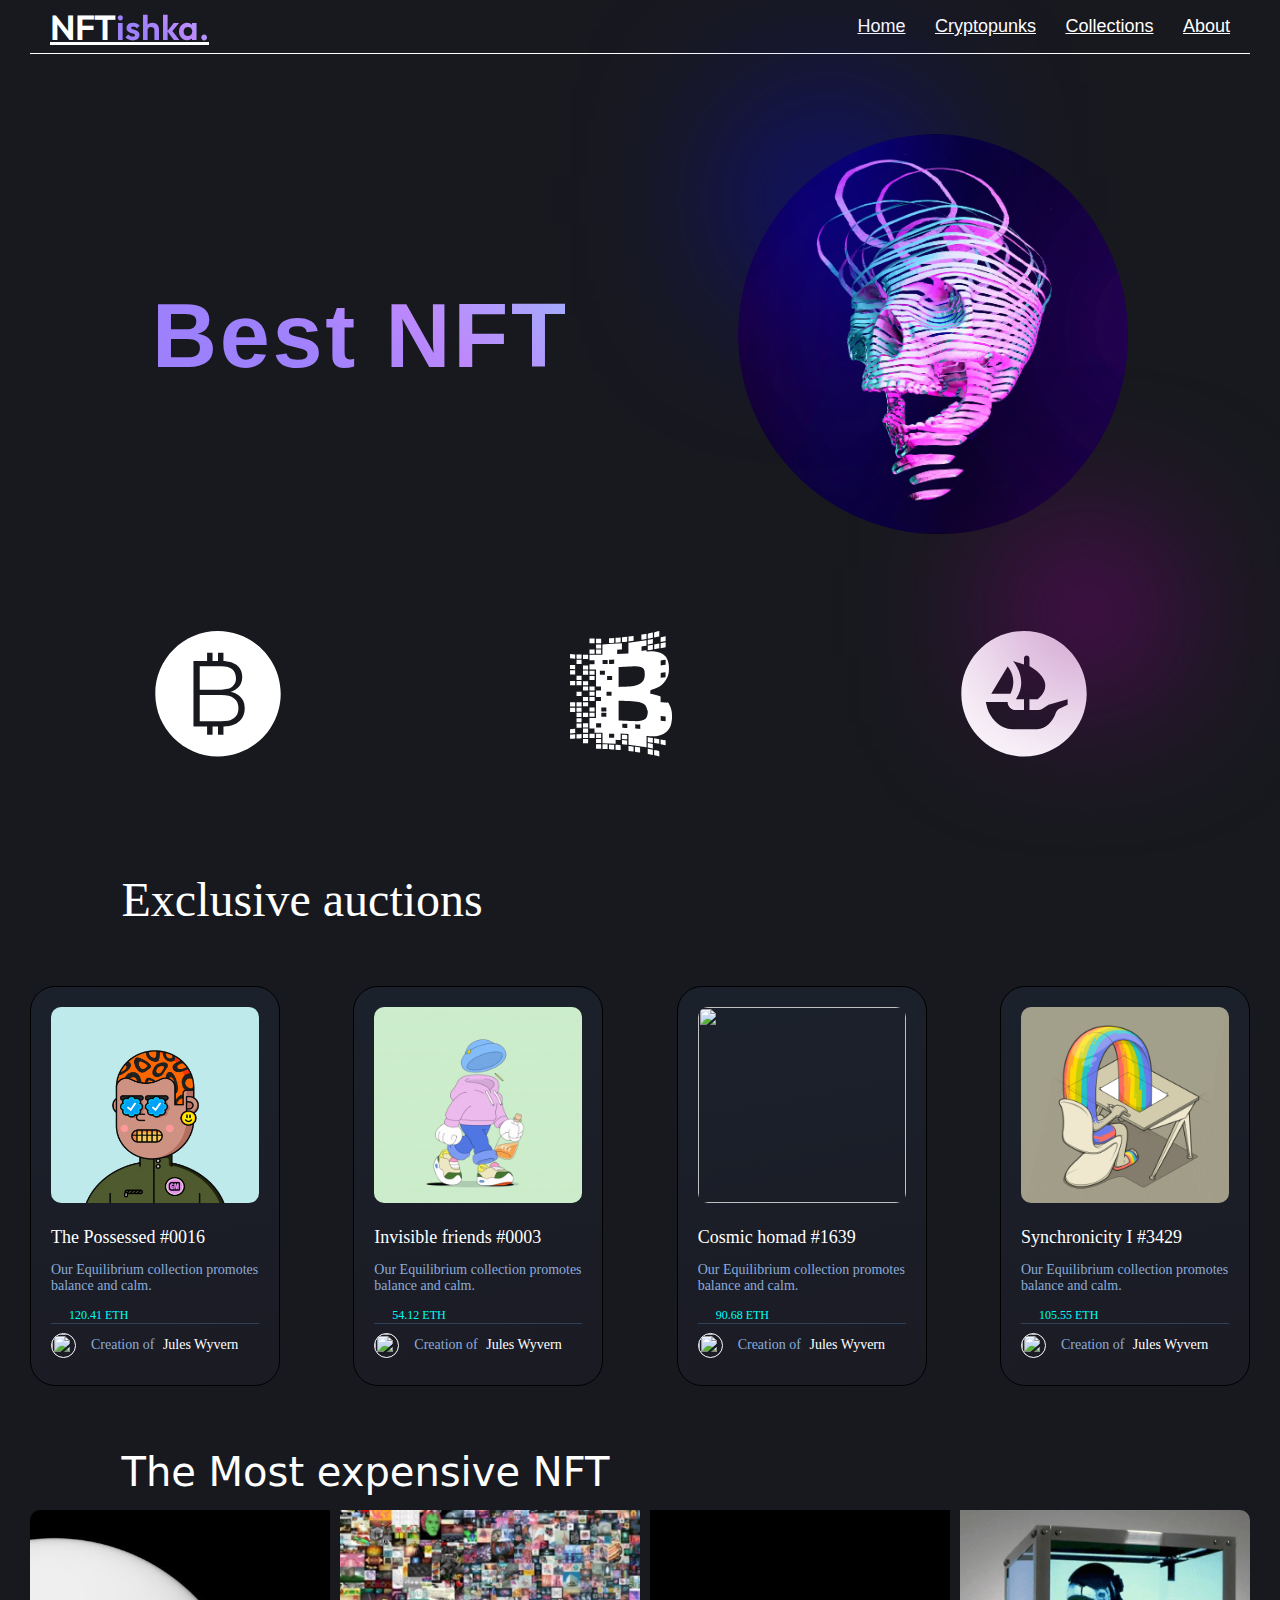
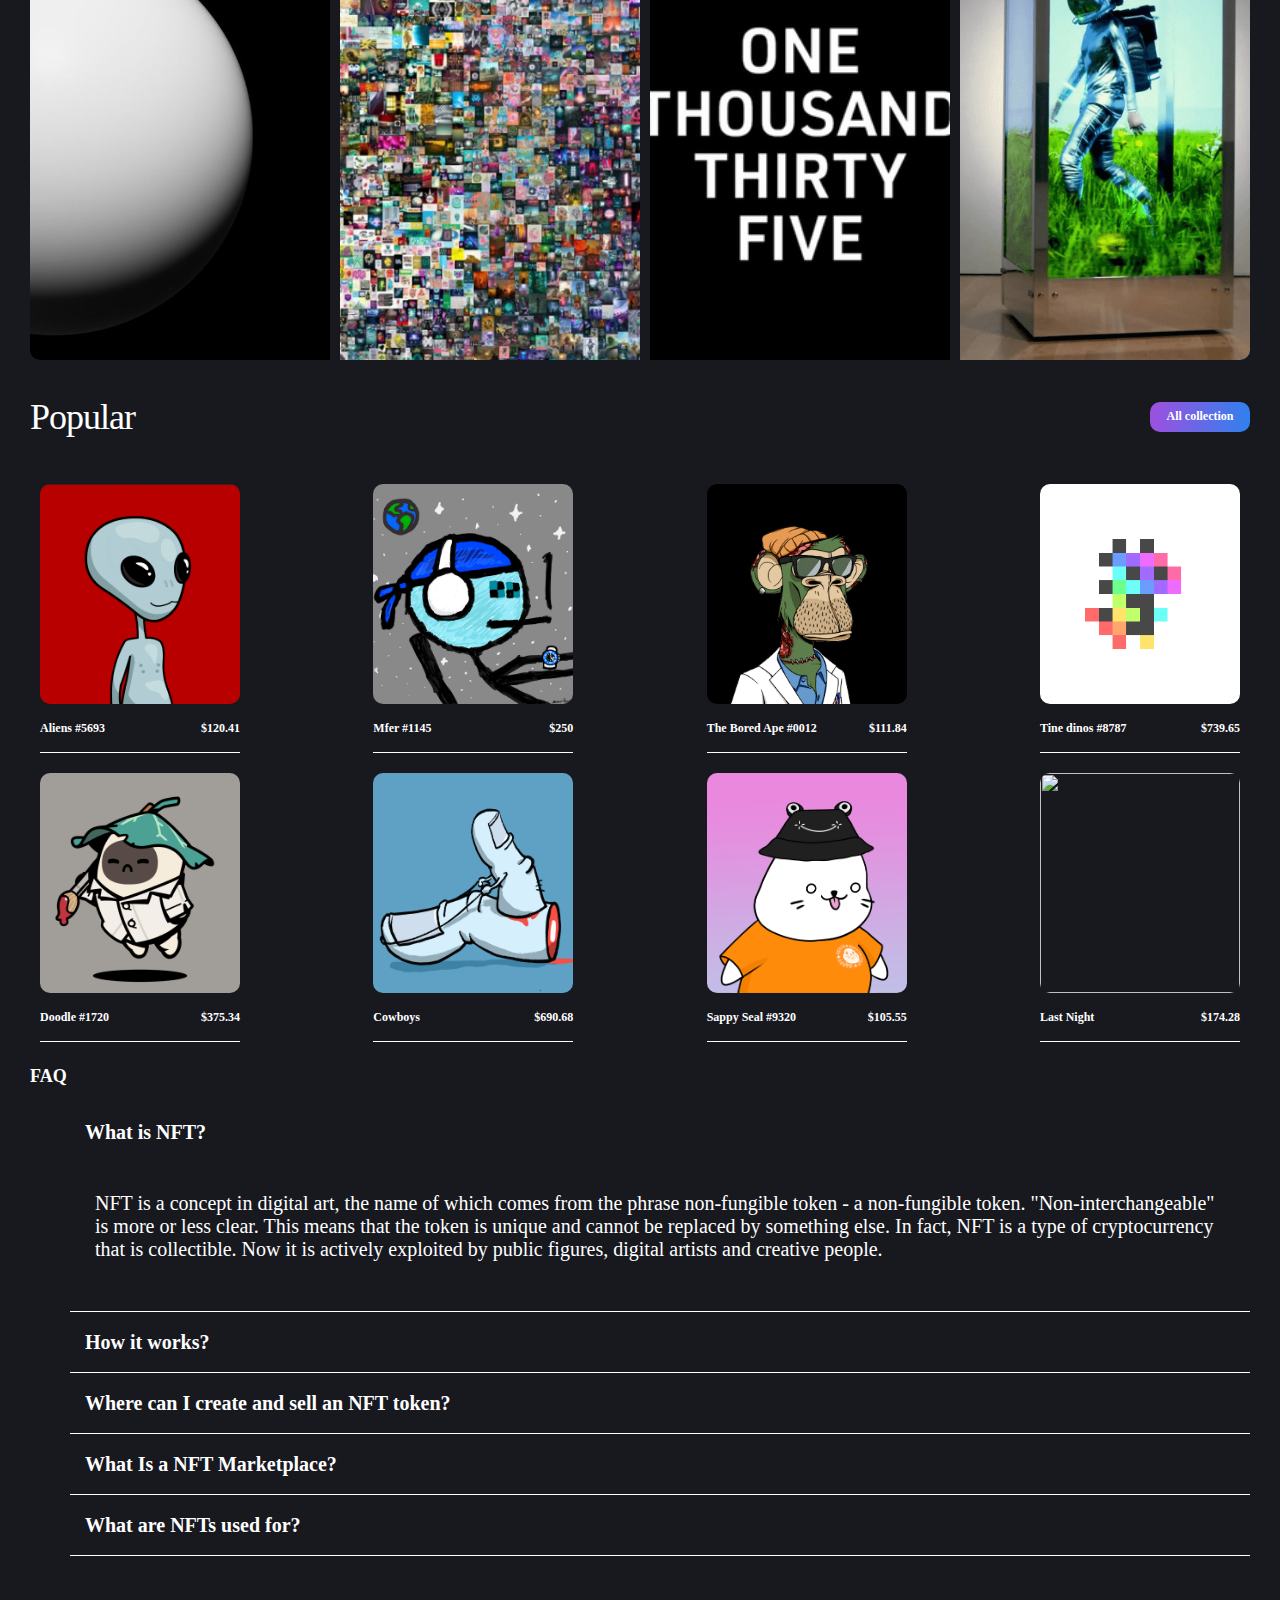
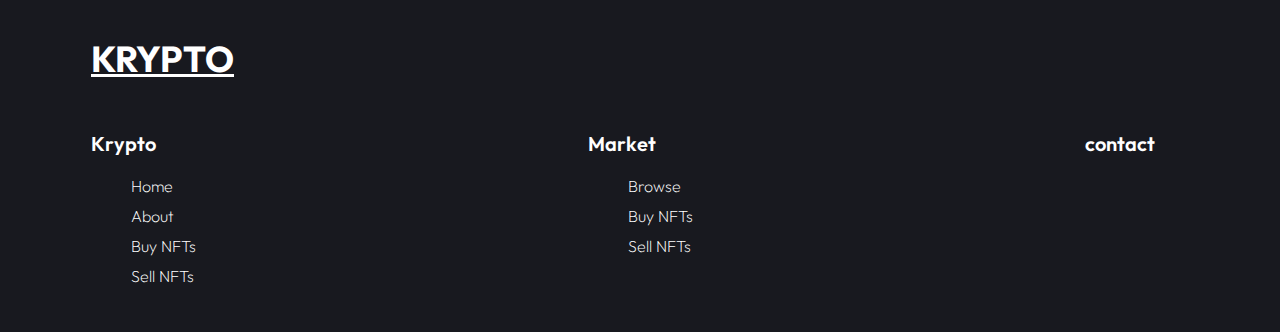
==== commit 24188ac2: "Rename main.html to index.html" ====
--- a/index.html
+++ b/index.html
@@ -32,6 +32,7 @@
                 <div class="logo"><a href="#">NFT<span>ishka.</span></a></div>
                 <ul class="menu">
                     <li><a href="./main.html" class="menu-btn">Home</a></li>
+                    <li><a href="./crypto.html" class="menu-btn">Cryptopunks</a></li>
                     <li><a href="./coll.html" class="menu-btn">Collections</a></li>
                     <li><a href="./htc.html" class="menu-btn">About</a></li>
                 </ul>
@@ -114,7 +115,6 @@
             </div>
         </article>
 
-
         <?xml version="1.0" encoding="utf-8"?>
         <svg style="display: none" xmlns="http://www.w3.org/2000/svg">
             <symbol id="bitcoin" viewBox="0 0 50 50">
@@ -164,7 +164,6 @@
                 </path>
             </symbol>
         </svg>
-        
         <div class="auction">
             <div class="title">
                 <p class="titlebold">Exclusive auctions</p>
--- a/css/main.css
+++ b/css/main.css
@@ -0,0 +1,698 @@
+@import url("https://fonts.googleapis.com/css?family=Cardo:400i|Rubik:400,700&display=swap");
+* {
+  box-sizing: border-box; }
+
+html,
+body {
+  margin: 0;
+  background-color: #252954; }
+  html ::-webkit-scrollbar,
+  body ::-webkit-scrollbar {
+    width: 5px; }
+  html ::-webkit-scrollbar-track,
+  body ::-webkit-scrollbar-track {
+    background: #18191f; }
+  html ::-webkit-scrollbar-thumb,
+  body ::-webkit-scrollbar-thumb {
+    background: #888;
+    border-radius: 10px; }
+  html ::-webkit-scrollbar-thumb:hover,
+  body ::-webkit-scrollbar-thumb:hover {
+    background: #555; }
+
+.landingpage {
+  margin: 0 auto;
+  padding: 0 30px;
+  position: relative;
+  overflow-y: hidden;
+  max-height: auto;
+  background-color: #18191f; }
+  .landingpage::before {
+    content: "";
+    position: absolute;
+    width: 123px;
+    height: 123px;
+    left: 60%;
+    top: 138px;
+    filter: blur(90px);
+    background-color: blue; }
+  .landingpage::after {
+    content: "";
+    position: absolute;
+    width: 123px;
+    height: 123px;
+    left: 80%;
+    top: 550px;
+    background-color: purple;
+    filter: blur(80px); }
+
+/* navbar styling */
+.navbar {
+  border-bottom: 1px white solid;
+  padding: 0 20px;
+  width: 100%;
+  z-index: 999;
+  font-family: 'Ubuntu', sans-serif;
+  transition: all 0.3s ease; }
+  .navbar .max-width {
+    display: flex;
+    align-items: center;
+    justify-content: space-between; }
+  .navbar .logo a {
+    color: #fff;
+    font-size: 35px;
+    font-weight: 600; }
+  .navbar span {
+    background: linear-gradient(45deg, #9d81fc 33%, #bd89fc 66%, #a0b0fd);
+    -webkit-background-clip: text;
+    -webkit-text-fill-color: transparent;
+    transition: all 0.3s ease; }
+  .navbar .menu li {
+    list-style: none;
+    display: inline-block; }
+    .navbar .menu li a {
+      display: block;
+      color: #fff;
+      font-size: 18px;
+      font-weight: 500;
+      margin-left: 25px;
+      transition: color 0.3s ease; }
+      .navbar .menu li a:hover {
+        color: #9d81fc; }
+
+/* menu btn styling */
+.menu-btn {
+  color: #fff;
+  font-size: 23px;
+  cursor: pointer;
+  display: none; }
+
+.box {
+  display: flex;
+  align-items: center;
+  justify-content: space-between;
+  margin-top: 80px;
+  margin-left: 10%;
+  margin-right: 10%; }
+  .box .infobox {
+    animation-name: leftslide;
+    animation-duration: 0.8s;
+    padding-right: 30px;
+    max-height: 500px;
+    max-width: 60%;
+    overflow: hidden;
+    @import url("https://fonts.cdnfonts.com/css/montserrat"); }
+    .box .infobox-boldtext {
+      background: linear-gradient(45deg, #9d81fc 33%, #bd89fc 66%, #a0b0fd);
+      -webkit-background-clip: text;
+      -webkit-text-fill-color: transparent;
+      font-family: 'Montserrat', sans-serif;
+      font-style: normal;
+      font-weight: 900;
+      font-size: 90px;
+      line-height: 121%;
+      letter-spacing: 0.03em;
+      color: #FFFFFF; }
+      .box .infobox-boldtext span {
+        background: linear-gradient(45deg, #9d81fc 33%, #bd89fc 66%, #a0b0fd);
+        -webkit-background-clip: text;
+        -webkit-text-fill-color: transparent; }
+  .box .display {
+    animation-name: rightslide;
+    animation-duration: 0.8s;
+    overflow: hidden;
+    max-height: 550px;
+    max-width: 40%;
+    border-radius: 50%; }
+    .box .display-nft {
+      object-fit: cover;
+      flex-shrink: 0;
+      width: 400px;
+      height: 400px;
+      border-radius: 50%; }
+
+:root {
+  --size: clamp(10rem, 1rem + 40vmin, 30rem);
+  --gap: calc(var(--size) / 14);
+  --duration: 60s; }
+
+.marquee {
+  margin-top: 50px;
+  display: flex;
+  overflow: hidden; }
+
+.marquee__group {
+  flex-shrink: 0;
+  display: flex;
+  align-items: center;
+  justify-content: space-around;
+  gap: var(--gap);
+  min-width: 100%;
+  animation: scroll-x 40s linear infinite; }
+
+@media (prefers-reduced-motion: reduce) {
+  .marquee__group {
+    animation-play-state: paused; } }
+@keyframes scroll-x {
+  from {
+    transform: translateX(0); }
+  to {
+    transform: translateX(calc(-100% - var(--gap))); } }
+/* Element styles */
+.marquee svg {
+  display: grid;
+  place-items: center;
+  width: var(--size);
+  fill: white;
+  aspect-ratio: 16/9;
+  padding: calc(var(--size) / 10); }
+
+.auction {
+  margin-top: 30px; }
+  .auction .title {
+    display: flex;
+    justify-content: space-between;
+    align-items: flex-end;
+    margin-bottom: 50px; }
+    .auction .title .titlebold {
+      margin: 0;
+      font-family: 'Poppins';
+      font-style: normal;
+      color: #FFFFFF;
+      font-weight: 500;
+      font-size: 48px;
+      line-height: 72px; }
+  .auction .nft {
+    display: grid;
+    grid-template-columns: auto auto auto auto;
+    grid-row-gap: 20px;
+    grid-column-gap: 20px;
+    justify-content: space-between; }
+  .auction .card {
+    width: 250px;
+    height: 400px;
+    border-radius: 25px;
+    border: 1px solid;
+    background: linear-gradient(169.44deg, rgba(58, 129, 191, 0.08) 1.85%, rgba(65, 48, 90, 0.08) 98.72%);
+    padding: 20px;
+    box-sizing: border-box;
+    position: relative; }
+  .auction .card-img {
+    height: 55%;
+    border-radius: 10px;
+    overflow: hidden;
+    position: relative;
+    cursor: pointer;
+    transition: .3s; }
+    .auction .card-img:hover {
+      transform: scale(1.05); }
+  .auction .card-img img {
+    width: 100%;
+    height: 100%; }
+  .auction .card-body {
+    height: 27%;
+    color: #8bacda;
+    font-size: 14px;
+    padding-bottom: 10px;
+    border-bottom: 1px solid #2f415b; }
+  .auction .card-body h4 {
+    color: white;
+    margin-bottom: 0;
+    font-size: 18px;
+    cursor: pointer;
+    font-weight: 400; }
+  .auction .card-body p {
+    font-weight: 300; }
+  .auction .card-body h4:hover {
+    color: #00fff7; }
+  .auction .card-body-footer {
+    width: 100%;
+    display: flex;
+    justify-content: space-between;
+    font-size: 12px; }
+  .auction .card-body-footer div {
+    position: relative;
+    padding-left: 18px; }
+  .auction .card-body-footer div:nth-child(1) {
+    color: #00fff7; }
+  .auction .card-body-footer div:nth-child(2) {
+    padding-left: 22px; }
+  .auction .card-body-footer div::before,
+  .auction .card-body-footer div::before {
+    content: url(https://rvs-nft-preview-card.netlify.app/images/icon-ethereum.svg);
+    position: absolute;
+    top: 50%;
+    left: 0;
+    transform: translate(0%, -50%);
+    line-height: 0px; }
+  .auction .card-body-footer div:nth-child(2):before {
+    content: url(https://rvs-nft-preview-card.netlify.app/images/icon-clock.svg); }
+  .auction .card-footer {
+    height: 12%;
+    display: flex;
+    align-items: center;
+    column-gap: 15px; }
+  .auction .card-footer img {
+    width: 25px;
+    height: 25px;
+    border: 1px solid white;
+    border-radius: 50%; }
+  .auction .card-footer p {
+    font-size: 14px;
+    color: #8bacda;
+    font-weight: 300; }
+  .auction .card-footer span {
+    margin-left: 5px;
+    color: white;
+    cursor: pointer; }
+  .auction .card-footer span:hover {
+    color: #00fff7; }
+
+:root {
+  --scrollcolor: #fff;
+  --scrollbackground: #141e27;
+  --d: 700ms;
+  --e: cubic-bezier(0.19, 1, 0.22, 1);
+  --font-sans: 'Rubik', sans-serif;
+  --font-serif: 'Cardo', serif; }
+
+.titles,
+.title {
+  font-size: 2.5rem;
+  font-family: system-ui;
+  line-height: 1.1;
+  font-weight: 300;
+  color: #fff;
+  margin: 4rem auto 1rem;
+  width: 85%;
+  max-width: 1280px; }
+
+.slider {
+  max-width: 100%;
+  margin: 0; }
+
+.slider__content {
+  border-radius: 10px;
+  overflow-x: scroll;
+  scroll-snap-type: x mandatory;
+  display: flex;
+  gap: 10px;
+  scrollbar-color: var(--scrollcolor) var(--scrollbackground); }
+  .slider__content::-webkit-scrollbar {
+    height: 0.5rem;
+    width: 0.5rem;
+    border-radius: 1rem;
+    background: var(--scrollbackground); }
+  .slider__content::-webkit-scrollbar-thumb {
+    border-radius: 1rem;
+    background: var(--scrollcolor); }
+  .slider__content::-webkit-scrollbar-track {
+    border-radius: 1rem;
+    background: var(--scrollbackground); }
+
+.slider__item {
+  aspect-ratio: 2/3;
+  min-width: 300px;
+  position: relative;
+  overflow: hidden;
+  padding: 1rem;
+  width: 100%;
+  text-align: center;
+  color: whitesmoke; }
+  .slider__item .slider__image {
+    width: 100%;
+    height: 100%;
+    object-fit: cover;
+    position: absolute;
+    top: 0;
+    left: 0; }
+  .slider__item .slider__info {
+    display: flex;
+    flex-direction: column;
+    align-items: center;
+    width: 100%;
+    padding: 1rem;
+    transition: transform var(--d) var(--e);
+    z-index: 1; }
+    .slider__item .slider__info > * + * {
+      margin-top: 1rem; }
+    .slider__item .slider__info .btn {
+      cursor: pointer;
+      margin-top: 1.5rem;
+      padding: 0.75rem 1.5rem;
+      font-size: 0.65rem;
+      font-weight: bold;
+      letter-spacing: 0.025rem;
+      text-transform: uppercase;
+      color: white;
+      background-color: black;
+      border: none; }
+      .slider__item .slider__info .btn:hover {
+        background-color: #0d0d0d; }
+      .slider__item .slider__info .btn:focus {
+        outline: 1px dashed yellow;
+        outline-offset: 3px; }
+    .slider__item .slider__info .titles {
+      line-height: 1.2;
+      font-size: 20px;
+      font-weight: bolder;
+      opacity: 0; }
+    .slider__item .slider__info p {
+      text-align: center;
+      font-size: 20px; }
+
+@media (hover: hover) and (min-width: 300px) {
+  .slider__item:after {
+    transform: translateY(0); }
+
+  .slider__info {
+    transform: translateY(calc(100% - 4.5rem)); }
+    .slider__info > *:not(.titles) {
+      opacity: 0;
+      transform: translateY(1rem);
+      transition: transform var(--d) var(--e), opacity var(--d) var(--e); }
+
+  .slider__item:hover,
+  .slider__item:focus {
+    align-items: center; }
+    .slider__item:hover img,
+    .slider__item:focus img {
+      filter: opacity(30%); }
+    .slider__item:hover .titles,
+    .slider__item:focus .titles {
+      opacity: 1; }
+    .slider__item:hover:before,
+    .slider__item:focus:before {
+      transform: translateY(-4%); }
+    .slider__item:hover:after,
+    .slider__item:focus:after {
+      transform: translateY(-50%); }
+    .slider__item:hover .slider__info,
+    .slider__item:focus .slider__info {
+      transform: translateY(0); }
+      .slider__item:hover .slider__info > *:not(.titles),
+      .slider__item:focus .slider__info > *:not(.titles) {
+        opacity: 1;
+        transform: translateY(0);
+        transition-delay: calc(var(--d) / 8); } }
+.discover {
+  display: flex;
+  flex-direction: column; }
+  .discover-title {
+    display: flex;
+    align-items: center;
+    justify-content: space-between; }
+    .discover-title p {
+      font-family: 'Poppins';
+      font-style: normal;
+      font-weight: 500;
+      font-size: 36px;
+      letter-spacing: -1px;
+      color: #FFFFFF; }
+  .discover .filters {
+    display: flex;
+    align-items: center; }
+    .discover .filters .filterbtn {
+      display: flex;
+      align-items: center;
+      justify-content: center;
+      width: 100px;
+      height: 30px;
+      background: linear-gradient(93.51deg, #9B51E0 2.84%, #3081ED 99.18%);
+      border: none;
+      border-radius: 10px;
+      font-family: 'Poppins';
+      font-style: normal;
+      font-weight: 500;
+      font-size: 12px;
+      color: #FFFFFF; }
+      .discover .filters .filterbtn a {
+        text-decoration: none;
+        color: white;
+        font-weight: bold; }
+
+#discover-items {
+  margin: 10px;
+  display: grid;
+  grid-template-columns: auto auto auto auto;
+  grid-row-gap: 20px;
+  grid-column-gap: 20px;
+  justify-content: space-between; }
+
+.item {
+  display: flex;
+  flex-direction: column;
+  justify-self: center; }
+  .item-img {
+    object-fit: cover;
+    flex-shrink: 0;
+    width: 200px;
+    height: 220px;
+    border-radius: 10px;
+    transition: .3s;
+    cursor: pointer; }
+    .item-img:hover {
+      transform: scale(1.05); }
+  .item-title {
+    display: flex;
+    align-items: center;
+    justify-content: space-between;
+    border-bottom: 1px solid white;
+    font-family: 'Poppins';
+    font-style: normal;
+    font-weight: 600;
+    font-size: 12px;
+    line-height: 24px;
+    color: #FFFFFF; }
+
+h2 {
+  color: white;
+  font-weight: bolder;
+  font-size: large; }
+
+.accordion {
+  padding-right: 0px;
+  max-width: 100%;
+  margin: auto;
+  text-align: left; }
+  .accordion li {
+    border-bottom: 1px solid white;
+    position: relative;
+    list-style-type: none; }
+    .accordion li p {
+      font-size: 20px;
+      font-weight: 300;
+      display: none;
+      padding: 10px 25px 30px;
+      color: white; }
+  .accordion a {
+    width: 100%;
+    display: block;
+    cursor: pointer;
+    font-weight: 600;
+    line-height: 3;
+    font-size: 20px;
+    text-indent: 15px;
+    user-select: none;
+    color: white; }
+    .accordion a p {
+      font-size: 13px;
+      line-height: 2;
+      padding: 10px; }
+
+@media (min-width: 800px) {
+  /* FOOTER  */
+  .row {
+    display: flex;
+    justify-content: space-between;
+    margin-top: 20px;
+    padding-bottom: 30px; }
+
+  .footer-a:hover {
+    text-decoration: underline; } }
+.containeri {
+  width: 90%;
+  margin: 0 auto;
+  padding: 0; }
+
+/* FOOTER  */
+.footer {
+  font-family: 'Outfit', sans-serif;
+  margin-top: 5em; }
+
+.logo {
+  font-size: 2.25rem;
+  color: white;
+  font-family: 'Outfit', sans-serif;
+  font-weight: bold; }
+
+.footer-col ul li {
+  margin-bottom: 10px;
+  list-style: none; }
+
+.footer-a {
+  color: white;
+  font-weight: 200;
+  text-decoration: none; }
+
+.footer-col h4 {
+  margin-top: 1.5em;
+  margin-bottom: 1em;
+  font-weight: 600;
+  font-size: 1.25rem;
+  color: white; }
+
+.icons ul {
+  display: flex; }
+
+.icons li {
+  margin-right: 1em; }
+
+.icons a:hover {
+  color: #9AD5D6; }
+
+@media screen and (max-width: 1200px) {
+  .landingpage {
+    max-width: 100%; }
+
+  .box {
+    flex-direction: column; }
+    .box .infobox {
+      max-height: 450px;
+      max-width: none;
+      margin-bottom: 50px; }
+    .box .display {
+      display: block;
+      max-height: none;
+      max-width: none; }
+
+  .auction .nft {
+    grid-template-columns: auto auto auto auto;
+    justify-content: space-around; }
+
+  #discover-items {
+    grid-template-columns: auto auto auto auto;
+    justify-content: space-around; } }
+@media screen and (max-width: 925px) {
+  .landingpage {
+    max-width: 100%; }
+
+  .menu-btn {
+    display: block;
+    z-index: 999; }
+
+  .menu-btn i.active:before {
+    content: "\f00d"; }
+
+  .navbar .menu {
+    position: fixed;
+    height: 100%;
+    width: 100%;
+    left: -100%;
+    top: 0;
+    background: #111;
+    text-align: center;
+    padding-top: 80px;
+    transition: all 0.3s ease;
+    transform: translateY(-15px); }
+
+  .navbar .menu.active {
+    left: 0; }
+
+  .navbar .menu li {
+    display: block; }
+
+  .navbar .menu li a {
+    display: inline-block;
+    margin: 20px 0;
+    font-size: 25px; }
+
+  .popul {
+    grid-template-columns: auto; }
+
+  .auction .nft {
+    grid-template-columns: auto auto;
+    justify-content: space-around; }
+
+  #discover-items {
+    grid-template-columns: auto auto;
+    justify-content: space-around; } }
+@media screen and (max-width: 750px) {
+  .discover-title {
+    justify-content: center; }
+    .discover-title .filters {
+      display: none; }
+
+  .auction .title {
+    justify-content: center; }
+    .auction .title .titleslim {
+      display: none; } }
+@media screen and (max-width: 630px) {
+  .landingpage {
+    max-width: 100%; }
+
+  .box .infobox-boldtext {
+    font-size: 45px;
+    line-height: 50px; }
+  .box .display-nft {
+    width: 300px;
+    height: 300px; }
+
+  .auction .nft {
+    grid-template-columns: auto auto;
+    justify-content: space-around; }
+
+  #discover-items {
+    grid-template-columns: auto auto;
+    justify-content: space-around; } }
+@media screen and (max-width: 500px) {
+  .landingpage .box .infobox-boldtext {
+    font-size: 32px;
+    line-height: 1.4em;
+    text-align: center; }
+
+  .auction .nft {
+    grid-template-columns: auto;
+    justify-content: space-around; }
+
+  #discover-items {
+    grid-template-columns: auto;
+    justify-content: space-around; } }
+@keyframes leftslide {
+  from {
+    transform: translateX(-700px); }
+  to {
+    transform: translateX(0px); } }
+@keyframes rightslide {
+  from {
+    transform: translateX(550px); }
+  to {
+    transform: translateX(0px); } }
+.scroll-up-btn {
+  position: fixed;
+  height: 40px;
+  width: 40px;
+  background: #9d81fc;
+  right: 30px;
+  bottom: 10px;
+  text-align: center;
+  line-height: 45px;
+  color: #fff;
+  z-index: 9999;
+  font-size: 30px;
+  border-radius: 10px;
+  border-bottom-width: 2px;
+  cursor: pointer;
+  opacity: 0;
+  pointer-events: none;
+  transition: all 0.3s ease; }
+
+.scroll-up-btn.show {
+  bottom: 30px;
+  opacity: 1;
+  pointer-events: auto; }
+
+.scroll-up-btn:hover {
+  filter: brightness(70%); }
+
+/*# sourceMappingURL=main.css.map */
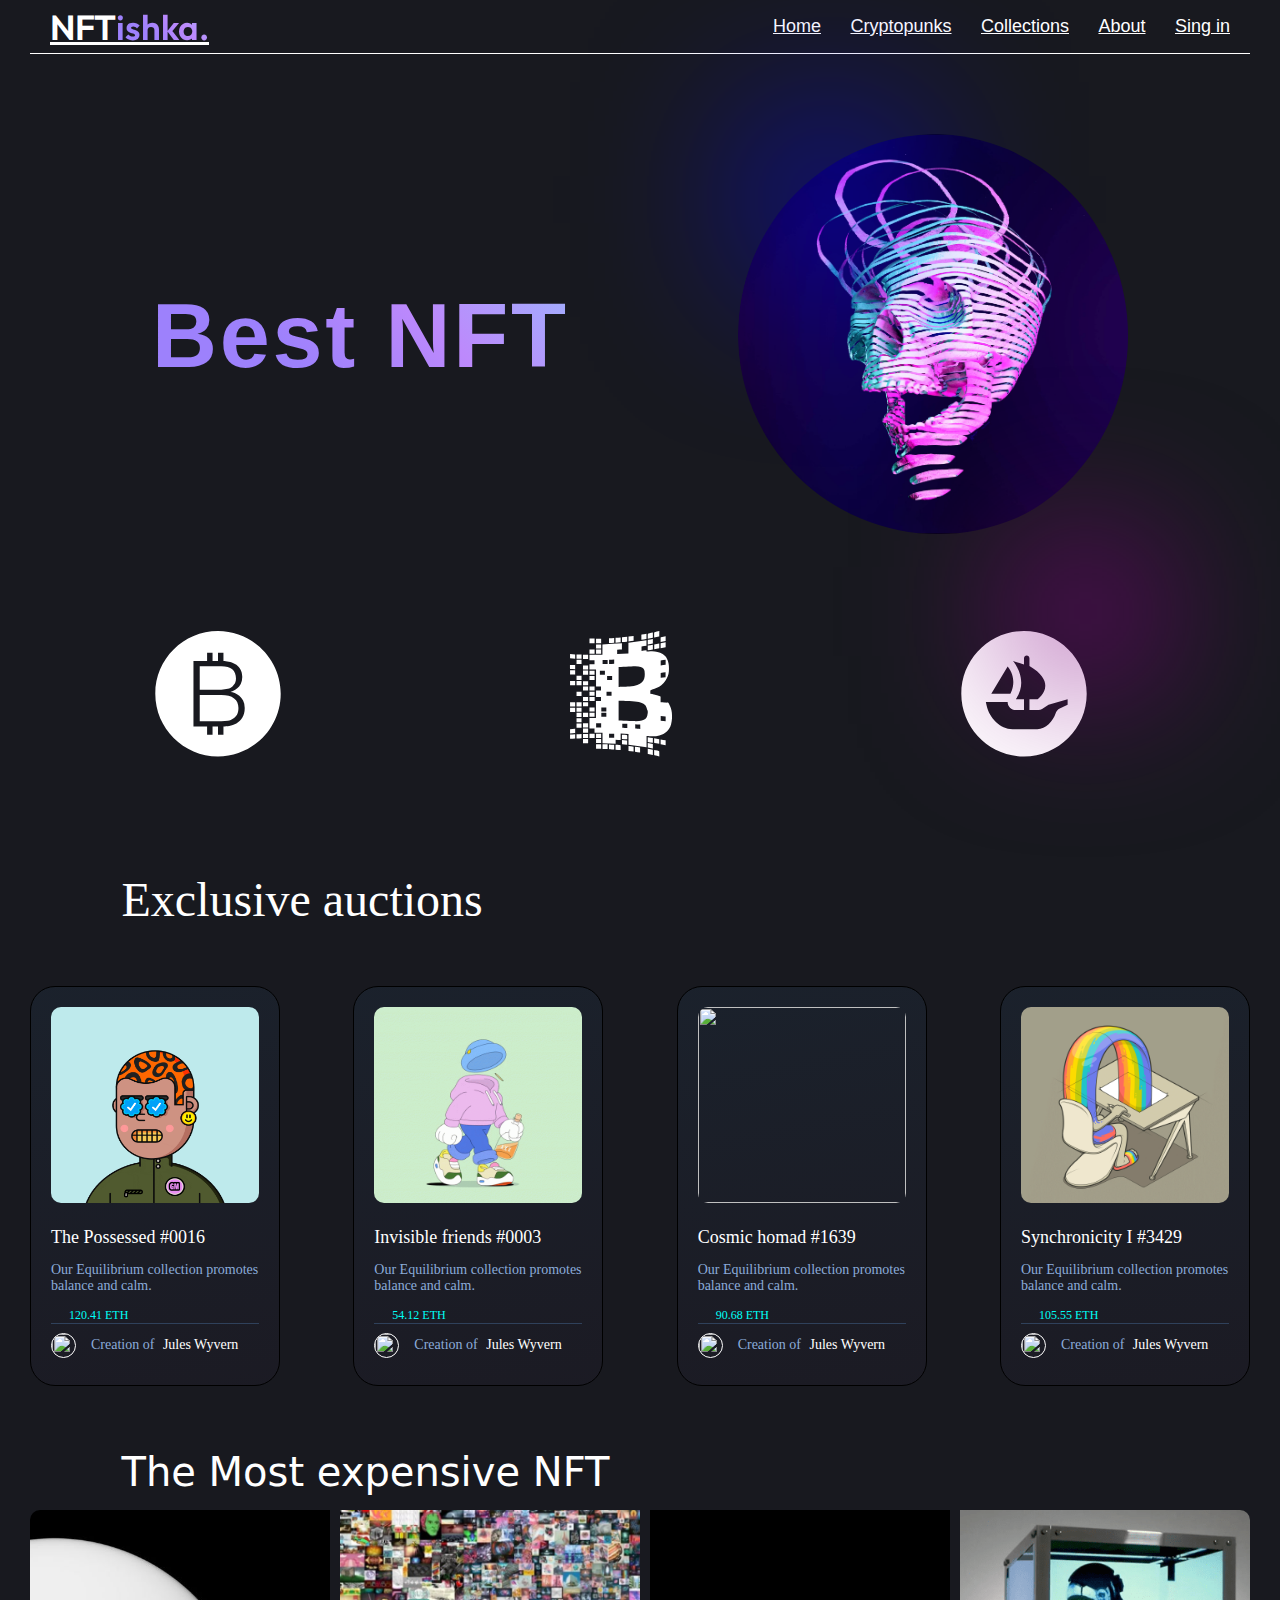
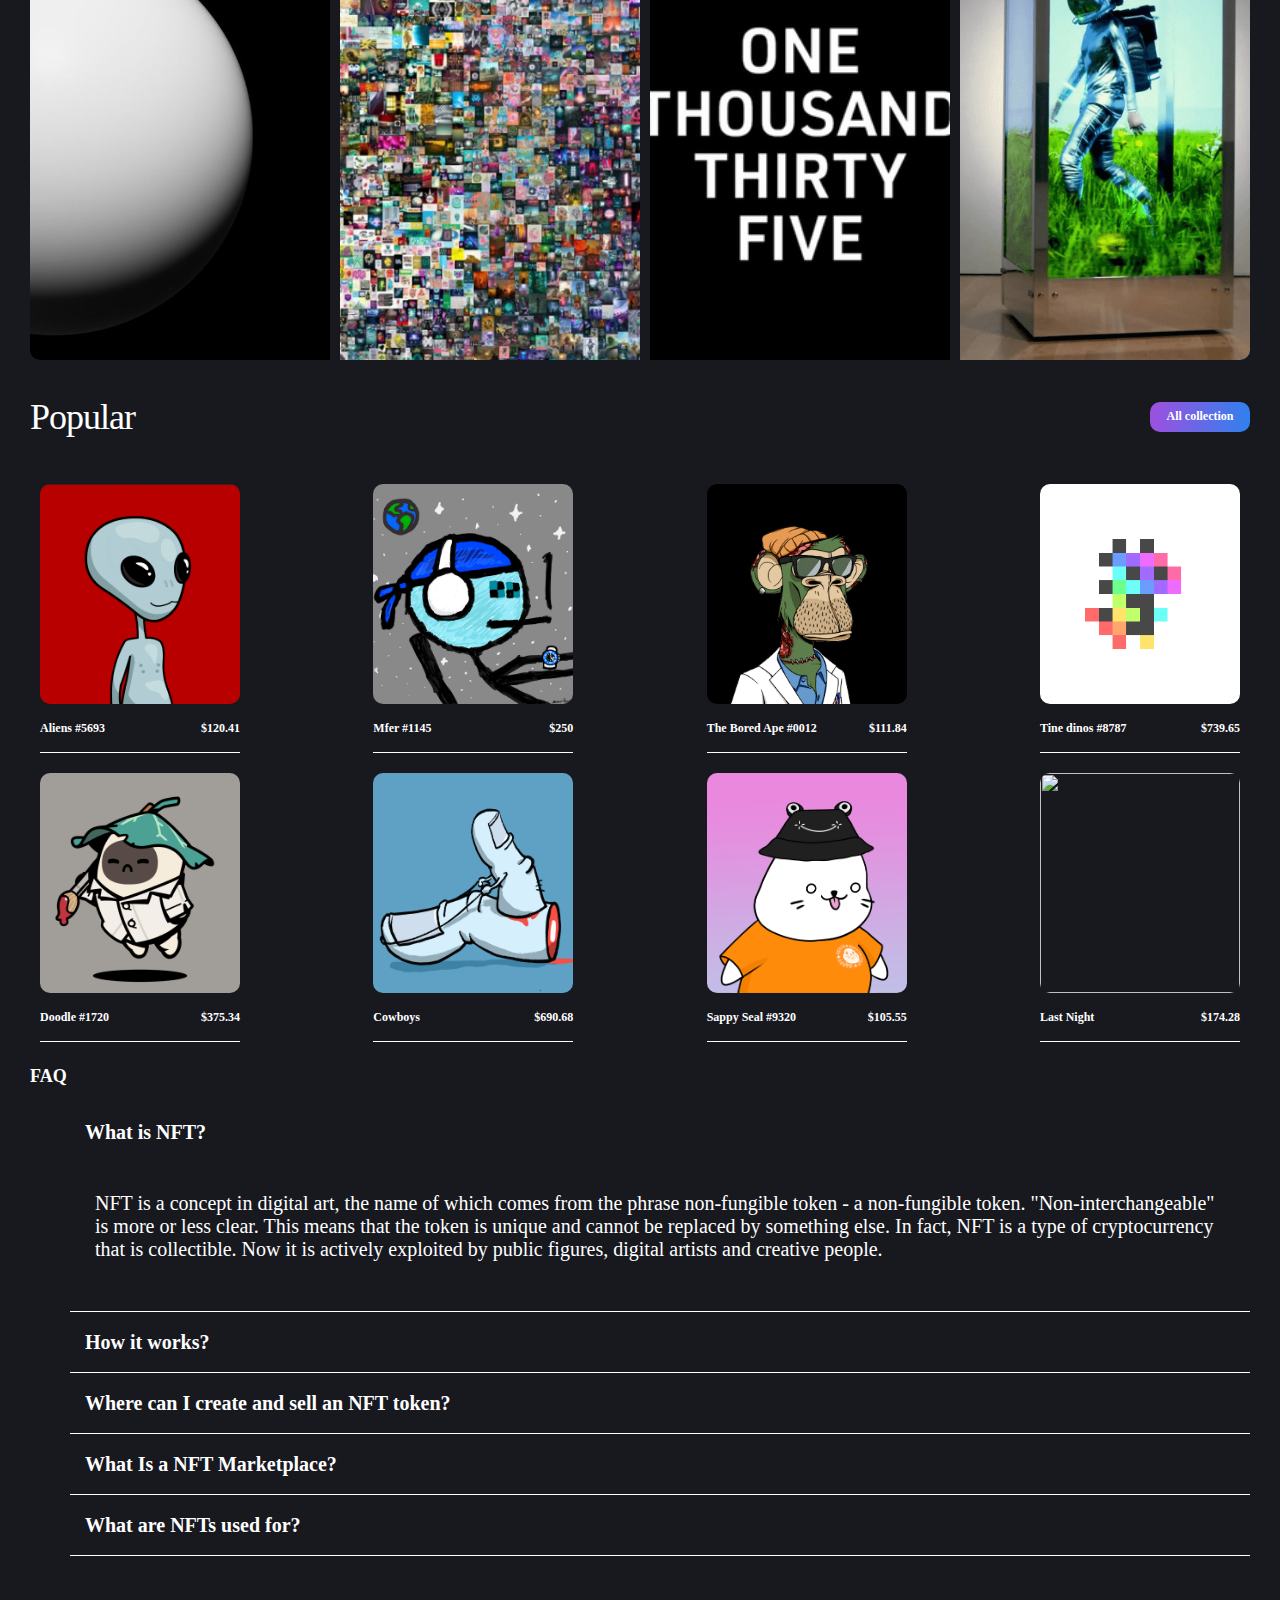
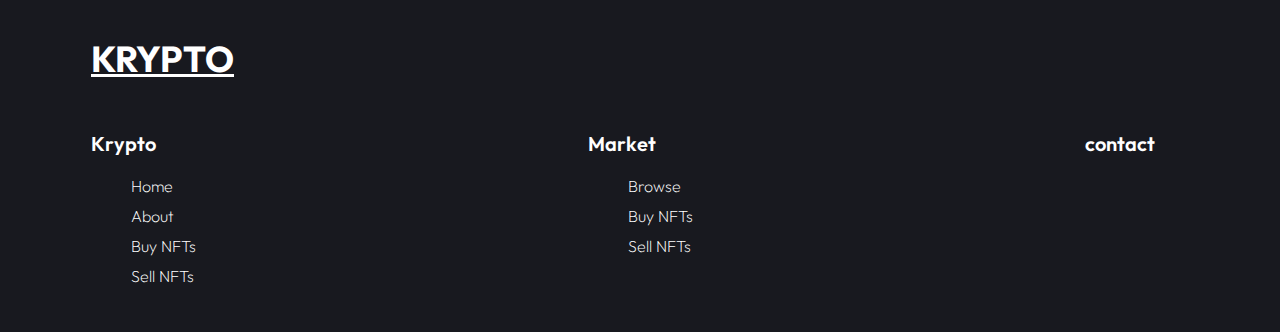
==== commit 86ff8b71: "Update index.html" ====
--- a/index.html
+++ b/index.html
@@ -31,10 +31,12 @@
             <div class="max-width">
                 <div class="logo"><a href="#">NFT<span>ishka.</span></a></div>
                 <ul class="menu">
-                    <li><a href="./main.html" class="menu-btn">Home</a></li>
+                    <li><a href="./index.html" class="menu-btn">Home</a></li>
                     <li><a href="./crypto.html" class="menu-btn">Cryptopunks</a></li>
                     <li><a href="./coll.html" class="menu-btn">Collections</a></li>
                     <li><a href="./htc.html" class="menu-btn">About</a></li>
+                    <li class="login"><a href="./login.html" class="menu-btn">Sing in</a></li>
+
                 </ul>
                 <div class="menu-btn">
                     <i class="fas fa-bars"></i>
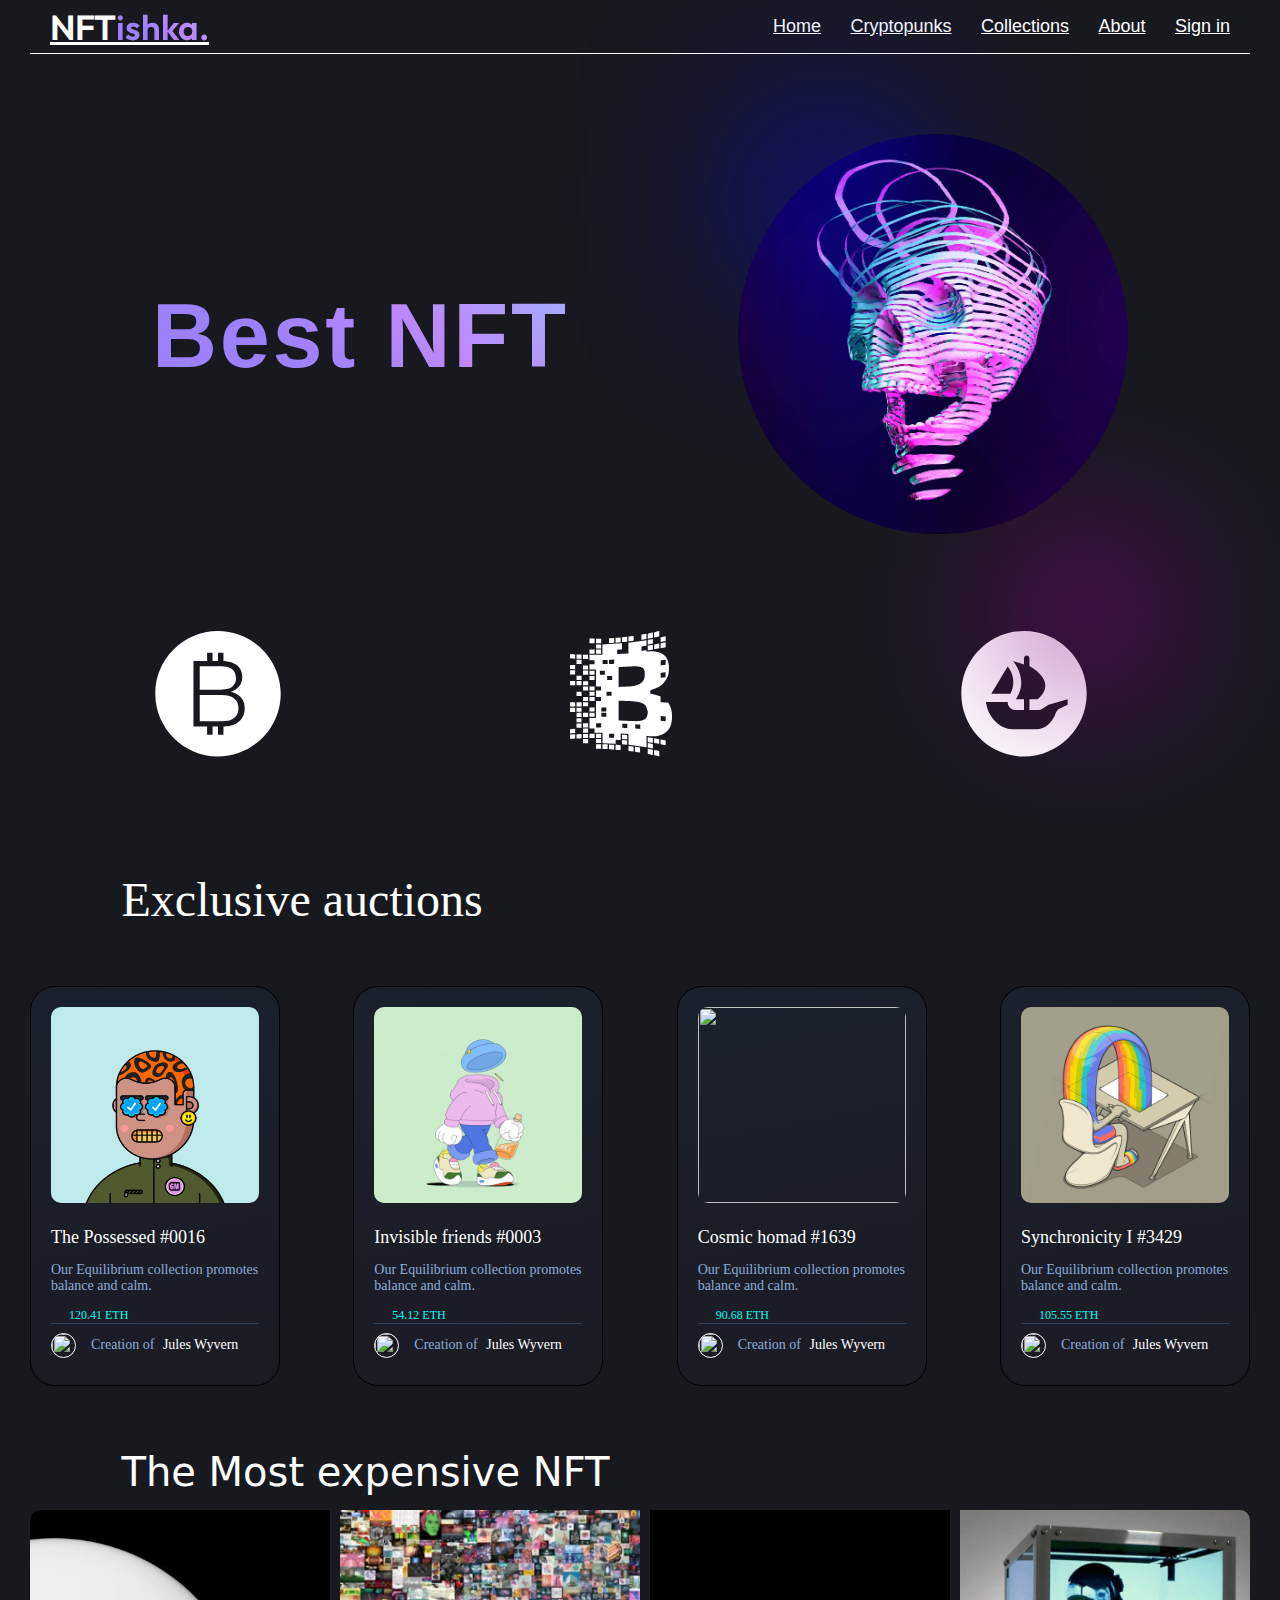
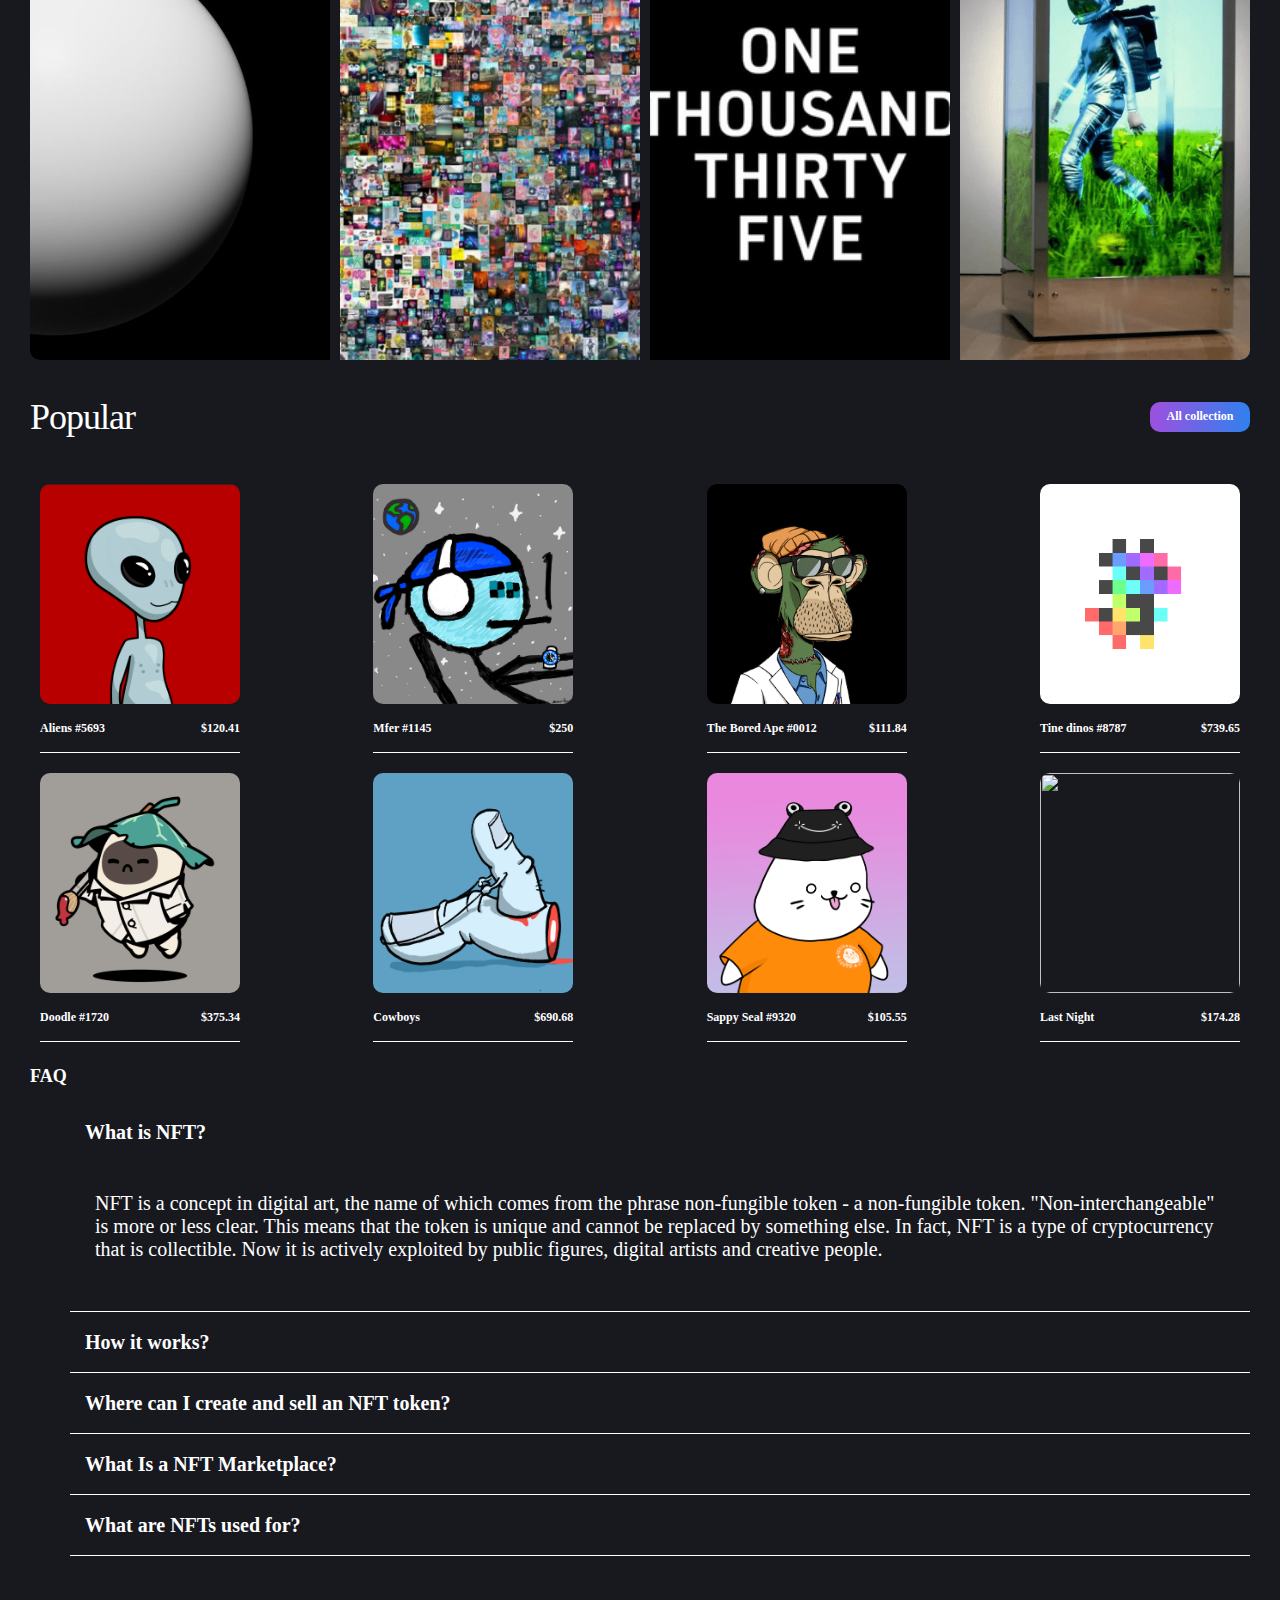
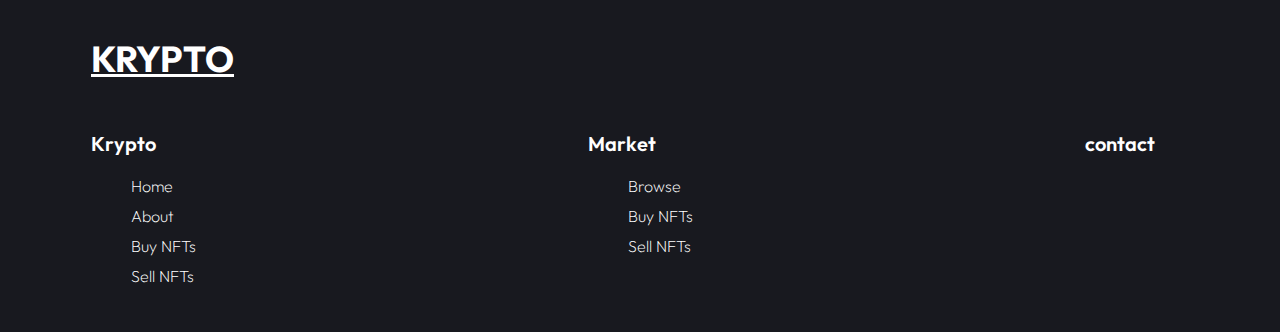
==== commit de3023de: "Update index.html" ====
--- a/index.html
+++ b/index.html
@@ -35,8 +35,7 @@
                     <li><a href="./crypto.html" class="menu-btn">Cryptopunks</a></li>
                     <li><a href="./coll.html" class="menu-btn">Collections</a></li>
                     <li><a href="./htc.html" class="menu-btn">About</a></li>
-                    <li class="login"><a href="./login.html" class="menu-btn">Sing in</a></li>
-
+                    <li><a href="./login.html" class="menu-btn" id="sing">Sign in</a></li>
                 </ul>
                 <div class="menu-btn">
                     <i class="fas fa-bars"></i>
